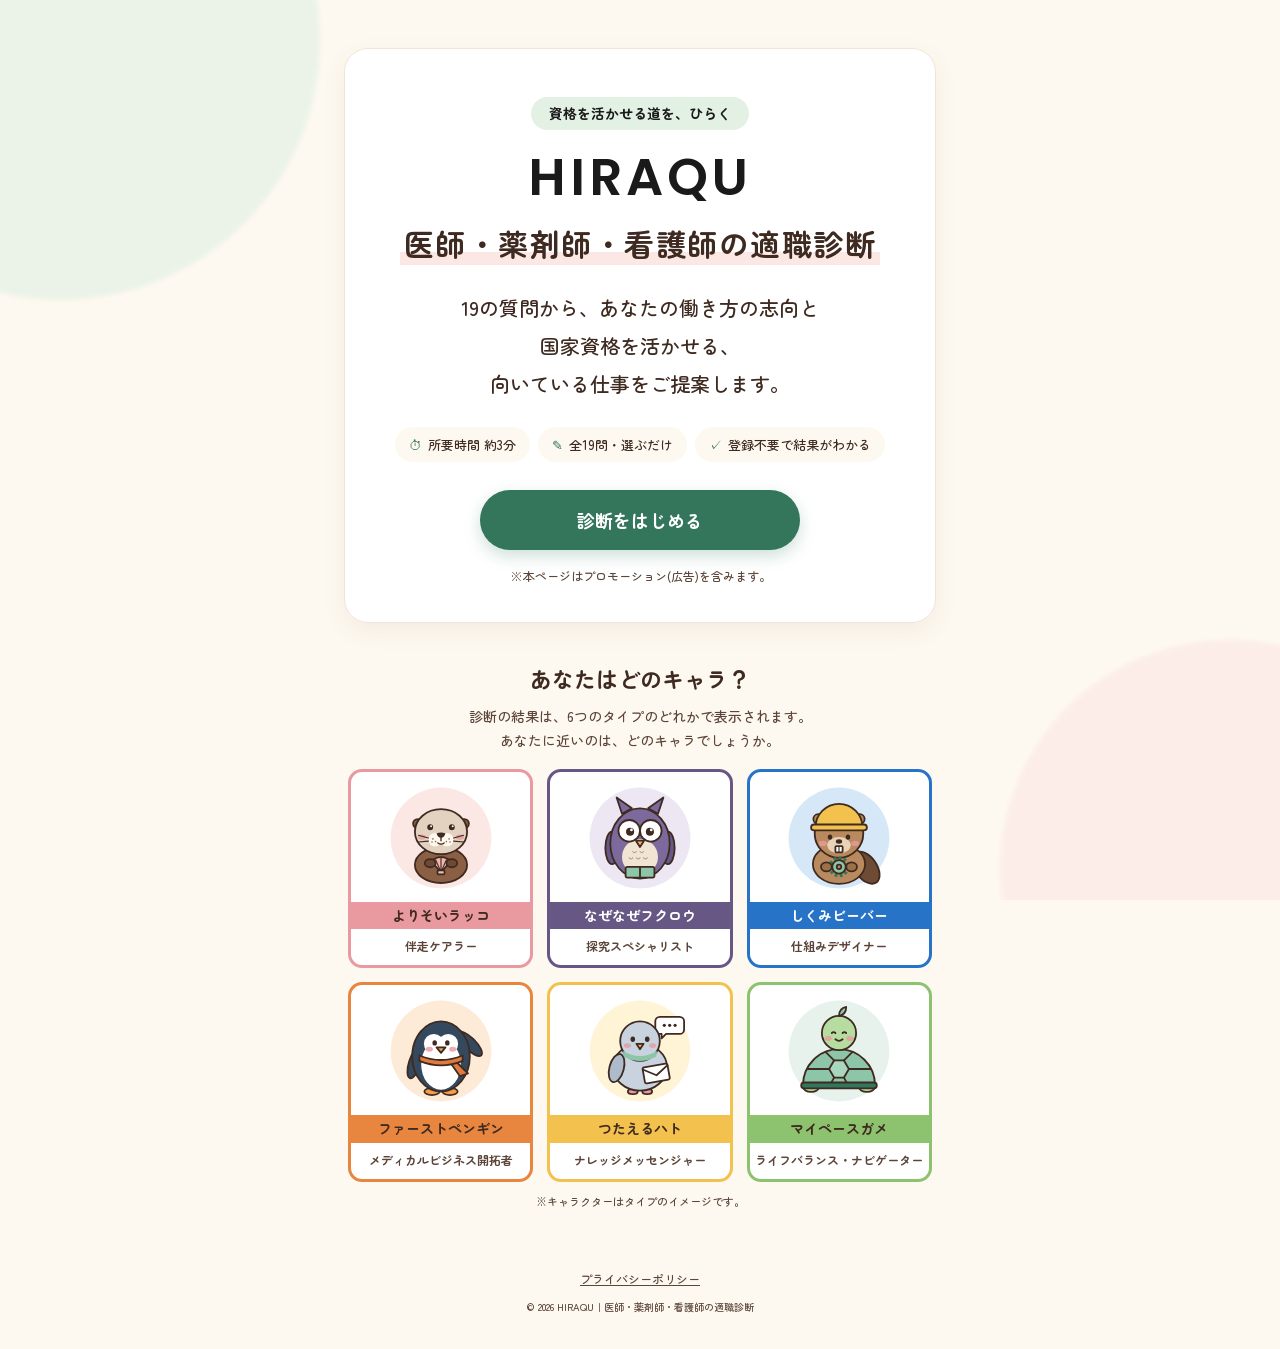
==== index.html @ 2b47119d "S-17 トップに6キャラ一覧、S-12 結果画面にキャラ表示を追加 Co-Authored-By: Claude Sonnet 5.5 <noreply@anthropic.com> Claude-" ====
<!DOCTYPE html>
<html lang="ja">
<head>
  <meta charset="UTF-8">
  <meta name="viewport" content="width=device-width, initial-scale=1.0">

  <!-- ===== ページタイトル・メタディスクリプション ===== -->
  <title>HIRAQU｜医師・薬剤師・看護師の適職診断</title>
  <meta name="description" content="HIRAQU(ひらく)は、医師・薬剤師・看護師のための適職診断。19の質問に答えるだけで、あなたの働き方の志向と、国家資格を活かせる向いている仕事がわかります。所要時間は約3分です。">

  <!-- ===== OGP(SNSでシェアされたときの表示) ===== -->
  <meta property="og:type" content="website">
  <meta property="og:title" content="HIRAQU｜医師・薬剤師・看護師の適職診断">
  <meta property="og:description" content="19の質問で、あなたの働き方の志向と、国家資格を活かせる向いている仕事がわかります。所要時間は約3分です。">
  <!-- ▼ og:image は images/ogp-v2.png(1200×630px)。画像を差し替えるときは、X などのカード画像のキャッシュ対策のため、上書きせず新しいファイル名(例 ogp-v3.png)で追加し、ここのURLを変えてください。古い画像はすでに出回っているカードのために消さずに残します -->
  <!--   ※ OGPは絶対URLで指定する必要があります。公開URLが変わったらここも変更してください -->
  <meta property="og:image" content="https://k4520428-cmyk.github.io/shimi/images/ogp-v2.png">
  <meta property="og:image:width" content="1200">
  <meta property="og:image:height" content="630">
  <meta property="og:image:alt" content="HIRAQU 医師・薬剤師・看護師の適職診断。選ぶだけ、約3分。全19問・登録不要">
  <!-- ▼ og:url は公開しているページのURLです -->
  <meta property="og:url" content="https://k4520428-cmyk.github.io/shimi/">
  <!-- ▼ UTMなどのパラメータ付きURLで来ても、検索エンジンには同じページとして扱ってもらう -->
  <link rel="canonical" href="https://k4520428-cmyk.github.io/shimi/">
  <meta property="og:site_name" content="HIRAQU">
  <meta property="og:locale" content="ja_JP">
  <meta name="twitter:card" content="summary_large_image">

  <!-- ===== Google Fonts(Zen Maru Gothic:やわらかく読みやすい丸ゴシック / Poppins:ロゴ「HIRAQU」用) ===== -->
  <link rel="preconnect" href="https://fonts.googleapis.com">
  <link rel="preconnect" href="https://fonts.gstatic.com" crossorigin>
  <link href="https://fonts.googleapis.com/css2?family=Zen+Maru+Gothic:wght@400;500;700&family=Poppins:wght@600&display=swap" rel="stylesheet">

  <link rel="stylesheet" href="style.css">
</head>
<body>
  <!-- 背景の装飾(やわらかい円) -->
  <div class="bg-deco" aria-hidden="true">
    <span class="bg-deco__blob bg-deco__blob--mint"></span>
    <span class="bg-deco__blob bg-deco__blob--pink"></span>
  </div>

  <main class="app" id="app">

    <!-- ==================== スタート画面 ==================== -->
    <section class="screen screen--start is-active" id="screen-start" aria-labelledby="start-title">
      <div class="card start">
        <p class="start__badge">資格を活かせる道を、ひらく</p>
        <h1 class="start__title" id="start-title">
          <span class="start__title-line start__logo">HIRAQU</span>
          <span class="start__title-line"><span class="start__title-part">医師・薬剤師・看護師の</span><span class="start__title-part">適職診断</span></span>
        </h1>
        <p class="start__catch">
          <span class="start__catch-part">19の質問から、</span><span class="start__catch-part">あなたの働き方の志向と</span><span class="start__catch-part">国家資格を活かせる、</span><span class="start__catch-part">向いている仕事を</span><span class="start__catch-part">ご提案します。</span>
        </p>
        <ul class="start__meta">
          <li><span class="start__meta-icon" aria-hidden="true">⏱</span>所要時間 約3分</li>
          <li><span class="start__meta-icon" aria-hidden="true">✎</span>全19問・選ぶだけ</li>
          <li><span class="start__meta-icon" aria-hidden="true">✓</span>登録不要で結果がわかる</li>
        </ul>
        <button type="button" class="btn btn--primary btn--large" id="btn-start">
          診断をはじめる
        </button>
        <p class="pr-notice" data-pr-notice></p>
      </div>

      <!-- S-17：6タイプのキャラ一覧(見るだけ。リンク・ボタンにしない) -->
      <section class="cast" aria-labelledby="cast-title">
        <h2 class="cast__title" id="cast-title">あなたはどのキャラ？</h2>
        <p class="cast__lead">診断の結果は、6つのタイプのどれかで表示されます。<br class="pc-only">あなたに近いのは、どのキャラでしょうか。</p>
        <ul class="cast__list">
          <li class="cast__item cast__item--care">
            <img class="cast__img" src="images/characters/care.svg" width="160" height="160" alt="" decoding="async">
            <p class="cast__name">よりそいラッコ</p>
            <p class="cast__type">伴走ケアラー</p>
          </li>
          <li class="cast__item cast__item--research">
            <img class="cast__img" src="images/characters/research.svg" width="160" height="160" alt="" decoding="async">
            <p class="cast__name">なぜなぜフクロウ</p>
            <p class="cast__type"><span>探究</span><span>スペシャリスト</span></p>
          </li>
          <li class="cast__item cast__item--system">
            <img class="cast__img" src="images/characters/system.svg" width="160" height="160" alt="" decoding="async">
            <p class="cast__name">しくみビーバー</p>
            <p class="cast__type"><span>仕組み</span><span>デザイナー</span></p>
          </li>
          <li class="cast__item cast__item--business">
            <img class="cast__img" src="images/characters/business.svg" width="160" height="160" alt="" decoding="async">
            <p class="cast__name">ファーストペンギン</p>
            <p class="cast__type"><span>メディカル</span><span>ビジネス</span><span>開拓者</span></p>
          </li>
          <li class="cast__item cast__item--teach">
            <img class="cast__img" src="images/characters/teach.svg" width="160" height="160" alt="" decoding="async">
            <p class="cast__name">つたえるハト</p>
            <p class="cast__type"><span>ナレッジ</span><span>メッセンジャー</span></p>
          </li>
          <li class="cast__item cast__item--balance">
            <img class="cast__img" src="images/characters/balance.svg" width="160" height="160" alt="" decoding="async">
            <p class="cast__name">マイペースガメ</p>
            <p class="cast__type"><span>ライフバランス・</span><span>ナビゲーター</span></p>
          </li>
        </ul>
        <p class="cast__note">※キャラクターはタイプのイメージです。</p>
      </section>
    </section>

    <!-- ==================== 質問画面 ==================== -->
    <section class="screen screen--question" id="screen-question" aria-live="polite">
      <div class="card question">
        <!-- プログレスバー -->
        <div class="progress">
          <div class="progress__label">
            <span class="progress__current" id="progress-current">1</span>
            <span class="progress__total"> / <span id="progress-total">19</span>問</span>
          </div>
          <div class="progress__bar" role="progressbar" aria-valuemin="0" aria-valuemax="19" aria-valuenow="1" id="progress-bar">
            <div class="progress__fill" id="progress-fill"></div>
          </div>
        </div>

        <!-- 質問本文と選択肢(script.js で差し替え) -->
        <div class="question__body" id="question-body">
          <p class="question__number" id="question-number">Q1</p>
          <h2 class="question__text" id="question-text"></h2>
          <div class="options" id="options" role="list"></div>
        </div>

        <button type="button" class="btn btn--back" id="btn-back">
          <span aria-hidden="true">←</span> 前の質問に戻る
        </button>
      </div>
    </section>

    <!-- ==================== 結果画面 ==================== -->
    <section class="screen screen--result" id="screen-result" aria-labelledby="result-type-name">
      <div class="result">

        <!-- ① タイプ名 -->
        <div class="card result__hero">
          <p class="result__lead">あなたの診断結果</p>
          <p class="result__job" id="result-job"></p>
          <div class="result__char">
            <img class="result__char-img" id="result-char-img" src="" width="160" height="160" alt="" decoding="async">
            <p class="result__char-name" id="result-char-name"></p>
            <p class="result__char-line" id="result-char-line"></p>
          </div>
          <h2 class="result__type-name" id="result-type-name"></h2>
          <p class="result__catch" id="result-catch"></p>
          <!-- X(Twitter)でシェア(リンク先は script.js で設定) -->
          <a class="btn btn--x" data-share-x target="_blank" rel="noopener">
            <svg class="btn--x__logo" viewBox="0 0 24 24" aria-hidden="true"><path d="M18.244 2.25h3.308l-7.227 8.26 8.502 11.24H16.17l-5.214-6.817L4.99 21.75H1.68l7.73-8.835L1.254 2.25H8.08l4.713 6.231zm-1.161 17.52h1.833L7.084 4.126H5.117z"/></svg>
            <span>結果をXでシェアする</span>
          </a>
        </div>

        <!-- ② 志向のバランス -->
        <div class="card result__section">
          <h3 class="result__heading">あなたの志向のバランス</h3>
          <div class="traits" id="result-traits"></div>
          <p class="result__text traits__note" id="result-traits-note"></p>
        </div>

        <!-- ③ このタイプの特徴 -->
        <div class="card result__section">
          <h3 class="result__heading">このタイプの特徴</h3>
          <div class="result__features" id="result-features"></div>
          <div class="watch">
            <p class="watch__label">気をつけたいこと</p>
            <p class="watch__text" id="result-watch"></p>
          </div>
        </div>

        <!-- ④ 資格を活かせる仕事(タイプ × 職種) -->
        <div class="card result__section">
          <h3 class="result__heading" id="result-jobs-heading"></h3>
          <p class="result__text" id="result-jobs-lead"></p>
          <div class="job-list" id="result-jobs"></div>
          <p class="job-sub__heading" id="result-subjobs-heading"></p>
          <div class="job-list job-list--sub" id="result-subjobs"></div>
        </div>

        <!-- ⑤ おすすめサービス(職種ごとに1〜2社) -->
        <div class="card result__section">
          <h3 class="result__heading" id="result-services-heading"></h3>
          <p class="result__text" id="result-services-lead"></p>
          <div class="service-list" id="result-services"></div>
          <p class="service-note" id="result-services-note"></p>
        </div>

        <!-- ⑥ 迷っている人への一言 -->
        <div class="card result__section result__message-card">
          <h3 class="result__heading">迷っているあなたへ</h3>
          <p class="result__message" id="result-message"></p>
        </div>

        <!-- ⑦ 次に取るべき行動 -->
        <div class="card result__section">
          <h3 class="result__heading">次にやること</h3>
          <ol class="step-list" id="result-steps"></ol>
        </div>

        <!-- もう一度診断する -->
        <!-- X(Twitter)でシェア(ページ下部) -->
        <div class="result__share">
          <p class="result__share-lead">診断結果をシェアして、まわりの人にも試してもらおう</p>
          <a class="btn btn--x" data-share-x target="_blank" rel="noopener">
            <svg class="btn--x__logo" viewBox="0 0 24 24" aria-hidden="true"><path d="M18.244 2.25h3.308l-7.227 8.26 8.502 11.24H16.17l-5.214-6.817L4.99 21.75H1.68l7.73-8.835L1.254 2.25H8.08l4.713 6.231zm-1.161 17.52h1.833L7.084 4.126H5.117z"/></svg>
            <span>結果をXでシェアする</span>
          </a>
        </div>

        <div class="result__retry">
          <button type="button" class="btn btn--ghost" id="btn-retry">もう一度診断する</button>
        </div>

        <p class="pr-notice" data-pr-notice></p>
        <p class="disclaimer" id="disclaimer"></p>
      </div>
    </section>

  </main>

  <footer class="footer">
    <p class="footer__links"><a href="privacy.html">プライバシーポリシー</a></p>
    <small id="footer-copy"></small>
  </footer>

  <script src="script.js"></script>
</body>
</html>
---- style.css ----
/* =========================================================
   医療職のための転職サービス診断 スタイルシート
   ---------------------------------------------------------
   ・色やサイズは :root の変数にまとめています。
     配色を変えたいときは、まず :root を編集してください。
   ・配色はサムネイル画像(クリーム × ミント × ピンク × ブラウン)をもとにしています。
   ========================================================= */

/* ---------- 1. 変数(配色・サイズ) ---------- */
:root {
  /* 背景・面 */
  --color-bg: #FEF9F0;          /* クリーム(ページ背景) */
  --color-surface: #FFFFFF;     /* カードの背景 */
  --color-border: #F0E5D8;      /* カードの枠線 */

  /* 文字 */
  --color-text: #3E2A20;        /* ブラウン(本文)。白背景とのコントラスト比 約13.5 */
  --color-text-sub: #5C4438;    /* ブラウン淡(補足文)。白背景とのコントラスト比 約9.0 */
  --color-logo: #1A1A1A;        /* ロゴ「HIRAQU」(黒) */

  /* ミント(メインカラー) */
  --color-mint: #8CC5A8;
  --color-mint-light: #E3F0E4;
  --color-mint-pale: #F2F8F3;
  --color-mint-deep: #33765C;   /* 白文字を載せても読みやすい濃いミント */

  /* ピンク(アクセント・CTA) */
  --color-pink: #E89AA0;
  --color-pink-light: #FBE8E5;
  --color-cta: #B44E5B;         /* CTAボタン(白文字でも読みやすい濃さ) */
  --color-cta-hover: #9E4350;

  /* 角丸・影 */
  --radius-lg: 24px;
  --radius-md: 16px;
  --radius-pill: 999px;
  --shadow-card: 0 8px 24px rgba(90, 61, 48, 0.07);
  --shadow-btn: 0 6px 16px rgba(196, 87, 100, 0.25);

  /* フォント */
  --font-base: "Zen Maru Gothic", "Hiragino Maru Gothic ProN", "Hiragino Sans", "Noto Sans JP", sans-serif;

  /* アニメーション速度 */
  --duration-fast: 0.2s;
  --duration-base: 0.35s;
}

/* ---------- 2. リセット・基本 ---------- */
*,
*::before,
*::after {
  box-sizing: border-box;
}

html {
  -webkit-text-size-adjust: 100%;
}

body {
  margin: 0;
  min-height: 100vh;
  font-family: var(--font-base);
  font-size: 16px;
  font-weight: 500;             /* 丸ゴシックの細さでぼやけて見えないよう、標準より少し太く */
  line-height: 1.8;
  color: var(--color-text);
  background: var(--color-bg);
  overflow-x: hidden;
  -webkit-font-smoothing: antialiased;
  /* 日本語を文節単位で改行し、単語の途中で折り返さないようにする(対応ブラウザのみ) */
  word-break: auto-phrase;
  /* ただし文節が長すぎて画面幅に収まらないときは、途中で折り返す */
  overflow-wrap: anywhere;
  text-wrap: pretty;
}

h1, h2, h3, p, ul, ol {
  margin: 0;
}

ul, ol {
  padding: 0;
  list-style: none;
}

button {
  font-family: inherit;
  color: inherit;
}

a {
  color: inherit;
}

/* キーボード操作時のフォーカス表示 */
:focus-visible {
  outline: 3px solid var(--color-mint-deep);
  outline-offset: 3px;
}

/* PCのときだけ改行させる */
.pc-only {
  display: none;
}

/* ---------- 3. 背景装飾 ---------- */
.bg-deco {
  position: fixed;
  inset: 0;
  z-index: -1;
  pointer-events: none;
  overflow: hidden;
}

.bg-deco__blob {
  position: absolute;
  border-radius: 50%;
  filter: blur(2px);
  opacity: 0.7;
}

.bg-deco__blob--mint {
  width: 320px;
  height: 320px;
  top: -140px;
  left: -120px;
  background: var(--color-mint-light);
}

.bg-deco__blob--pink {
  width: 280px;
  height: 280px;
  right: -110px;
  bottom: -120px;
  background: var(--color-pink-light);
}

/* ---------- 4. レイアウト ---------- */
.app {
  width: 100%;
  max-width: 640px;
  margin: 0 auto;
  padding: 24px 16px 32px;
}

.card {
  background: var(--color-surface);
  border: 1px solid var(--color-border);
  border-radius: var(--radius-lg);
  box-shadow: var(--shadow-card);
  padding: 28px 20px;
}

/* ---------- 5. 画面切り替え ---------- */
.screen {
  display: none;
}

.screen.is-active {
  display: block;
  animation: screen-in var(--duration-base) ease-out both;
}

@keyframes screen-in {
  from { opacity: 0; transform: translateY(12px); }
  to   { opacity: 1; transform: translateY(0); }
}

/* ---------- 6. ボタン共通 ---------- */
.btn {
  display: inline-flex;
  align-items: center;
  justify-content: center;
  gap: 8px;
  min-height: 48px;
  padding: 12px 28px;
  border: none;
  border-radius: var(--radius-pill);
  font-size: 16px;
  font-weight: 700;
  text-decoration: none;
  cursor: pointer;
  transition: background-color var(--duration-fast), transform var(--duration-fast), box-shadow var(--duration-fast);
  -webkit-tap-highlight-color: transparent;
}

.btn:active {
  transform: translateY(1px);
}

.btn--primary {
  background: var(--color-mint-deep);
  color: #fff;
  box-shadow: 0 6px 16px rgba(59, 132, 103, 0.25);
}

.btn--primary:hover {
  background: #2A6650;
}

.btn--large {
  width: 100%;
  min-height: 60px;
  font-size: 18px;
}

.btn--ghost {
  background: var(--color-surface);
  color: var(--color-mint-deep);
  border: 2px solid var(--color-mint);
}

.btn--ghost:hover {
  background: var(--color-mint-pale);
}

.btn--back {
  margin-top: 20px;
  padding: 10px 12px;
  min-height: 44px;
  background: transparent;
  color: var(--color-text-sub);
  font-weight: 500;
  font-size: 14px;
}

.btn--back:hover {
  color: var(--color-text);
}

/* ---------- 7. スタート画面 ---------- */
.start {
  text-align: center;
  padding: 36px 20px 28px;
}

.start__badge {
  display: inline-block;
  padding: 4px 18px;
  margin-bottom: 16px;
  background: var(--color-mint-light);
  border-radius: var(--radius-pill);
  font-size: 14px;
  font-weight: 700;
  color: var(--color-logo);
}

.start__title {
  font-size: 30px;
  line-height: 1.4;
  font-weight: 700;
  letter-spacing: 0.04em;
}

.start__title-line {
  display: block;
}

/* 2行目にピンクの下線(サムネイルの手書き線をイメージ) */
.start__title-line:last-child {
  display: inline;
  background: linear-gradient(transparent 70%, var(--color-pink-light) 70%);
  padding: 0 4px;
}

/* ロゴ(HIRAQU) */
.start__logo {
  margin-bottom: 4px;
  font-family: "Poppins", var(--font-base);
  font-size: 52px;
  font-weight: 600;
  line-height: 1.2;
  letter-spacing: 0.08em;
  color: var(--color-logo);
}

/* サブタイトル(医師・薬剤師・看護師の適職診断) */
.start__logo + .start__title-line {
  margin-top: 6px;
  font-size: clamp(19px, 6.4vw, 30px);
  line-height: 1.6;
  letter-spacing: 0.05em;
  text-wrap: balance;
  -webkit-box-decoration-break: clone;
  box-decoration-break: clone;
}

/* 「医師・薬剤師・看護師の」「適職診断」を塊にして、折り返しを文節の切れ目に限定 */
.start__title-part {
  display: inline-block;
}

.start__catch {
  margin-top: 22px;
  font-size: 18px;
  font-weight: 500;
  line-height: 1.9;
  color: var(--color-text);
  text-wrap: balance;
}

/* 文節ごとに塊にして、折り返しが文節の切れ目になるようにする */
.start__catch-part {
  display: inline-block;
}

.start__meta {
  display: flex;
  flex-wrap: wrap;
  justify-content: center;
  gap: 8px;
  margin: 24px 0 28px;
}

.start__meta li {
  display: inline-flex;
  align-items: center;
  gap: 6px;
  padding: 6px 14px;
  background: var(--color-bg);
  border-radius: var(--radius-pill);
  font-size: 13px;
  font-weight: 500;
}

.start__meta-icon {
  color: var(--color-mint-deep);
}

/* ---------- 8. 質問画面 ---------- */
.progress {
  margin-bottom: 24px;
}

.progress__label {
  margin-bottom: 8px;
  font-size: 14px;
  color: var(--color-text-sub);
}

.progress__current {
  font-size: 22px;
  font-weight: 700;
  color: var(--color-mint-deep);
}

.progress__bar {
  height: 8px;
  background: var(--color-mint-light);
  border-radius: var(--radius-pill);
  overflow: hidden;
}

.progress__fill {
  height: 100%;
  width: 0;
  background: var(--color-mint);
  border-radius: var(--radius-pill);
  transition: width var(--duration-base) ease-out;
}

.question__number {
  font-size: 14px;
  font-weight: 700;
  color: var(--color-cta);
  letter-spacing: 0.08em;
}

.question__text {
  margin: 4px 0 20px;
  font-size: 20px;
  line-height: 1.6;
  font-weight: 700;
}

/* 質問の切り替えアニメーション */
.question__body.is-leaving {
  animation: question-out var(--duration-fast) ease-in forwards;
}
.question__body.is-entering {
  animation: question-in var(--duration-base) ease-out both;
}
.question__body.is-entering-back {
  animation: question-in-back var(--duration-base) ease-out both;
}

@keyframes question-out {
  to { opacity: 0; transform: translateX(-16px); }
}
@keyframes question-in {
  from { opacity: 0; transform: translateX(16px); }
  to   { opacity: 1; transform: translateX(0); }
}
@keyframes question-in-back {
  from { opacity: 0; transform: translateX(-16px); }
  to   { opacity: 1; transform: translateX(0); }
}

/* 選択肢 */
.options {
  display: grid;
  gap: 12px;
}

.option {
  position: relative;
  display: flex;
  align-items: center;
  width: 100%;
  min-height: 56px;           /* タッチエリア 44px 以上を確保 */
  padding: 14px 48px 14px 18px;
  background: var(--color-surface);
  border: 2px solid var(--color-border);
  border-radius: var(--radius-md);
  font-size: 16px;
  font-weight: 500;
  line-height: 1.6;
  text-align: left;
  cursor: pointer;
  transition: border-color var(--duration-fast), background-color var(--duration-fast), transform var(--duration-fast);
  -webkit-tap-highlight-color: transparent;
}

/* 右端の丸(選択されるとチェックになる) */
.option::after {
  content: "";
  position: absolute;
  right: 16px;
  top: 50%;
  width: 20px;
  height: 20px;
  margin-top: -10px;
  border: 2px solid var(--color-border);
  border-radius: 50%;
  transition: background-color var(--duration-fast), border-color var(--duration-fast);
}

@media (hover: hover) {
  .option:hover {
    border-color: var(--color-mint);
    background: var(--color-mint-pale);
  }
}

/* 選択中(クリック直後・戻ったときの復元) */
.option.is-selected {
  border-color: var(--color-mint-deep);
  background: var(--color-mint-light);
  transform: scale(0.99);
}

.option.is-selected::after {
  border-color: var(--color-mint-deep);
  background: var(--color-mint-deep) url("data:image/svg+xml,%3Csvg xmlns='http://www.w3.org/2000/svg' viewBox='0 0 20 20'%3E%3Cpath d='M5 10.5l3.2 3L15 7' fill='none' stroke='%23fff' stroke-width='2.4' stroke-linecap='round' stroke-linejoin='round'/%3E%3C/svg%3E") center / 16px no-repeat;
}

/* ---------- 9. 結果画面 ---------- */
.result {
  display: grid;
  grid-template-columns: minmax(0, 1fr);  /* 中身が長くても画面幅をはみ出さない */
  gap: 16px;
}

.result__hero {
  text-align: center;
  padding: 32px 20px;
  background: linear-gradient(180deg, var(--color-mint-pale) 0%, var(--color-surface) 100%);
}

.result__lead {
  font-size: 14px;
  font-weight: 700;
  color: var(--color-text-sub);
}

.result__job {
  display: inline-block;
  margin-top: 8px;
  padding: 2px 14px;
  background: var(--color-pink-light);
  border-radius: var(--radius-pill);
  font-size: 13px;
  font-weight: 700;
}

.result__type-name {
  margin-top: 12px;
  font-size: clamp(19px, 6vw, 28px);
  /* 折り返すときは「〇〇」と「タイプ」の間(script.js で <wbr> を入れている)や「・」で区切る。
     それでも収まらないときだけ途中で折り返す */
  word-break: keep-all;
  overflow-wrap: anywhere;
  line-height: 1.4;
  font-weight: 700;
  color: var(--color-mint-deep);
}

.result__catch {
  margin-top: 8px;
  font-size: 16px;
  font-weight: 500;
}

.result__heading {
  position: relative;
  margin-bottom: 14px;
  padding-left: 14px;
  font-size: 18px;
  font-weight: 700;
  line-height: 1.5;
}

.result__heading::before {
  content: "";
  position: absolute;
  left: 0;
  top: 0.2em;
  bottom: 0.2em;
  width: 5px;
  border-radius: 3px;
  background: var(--color-mint);
}

.result__features p + p {
  margin-top: 6px;
}

.result__text {
  font-size: 15px;
}

/* 向いている人(チェックリスト) */
.check-list li,
.merit-list li {
  position: relative;
  padding-left: 30px;
  font-size: 15px;
}

.check-list li + li,
.merit-list li + li {
  margin-top: 10px;
}

.check-list li::before {
  content: "";
  position: absolute;
  left: 0;
  top: 0.35em;
  width: 20px;
  height: 20px;
  border-radius: 50%;
  background: var(--color-mint-light) url("data:image/svg+xml,%3Csvg xmlns='http://www.w3.org/2000/svg' viewBox='0 0 20 20'%3E%3Cpath d='M5 10.5l3.2 3L15 7' fill='none' stroke='%2333765C' stroke-width='2.4' stroke-linecap='round' stroke-linejoin='round'/%3E%3C/svg%3E") center / 16px no-repeat;
}

/* メリット(ピンクの丸) */
.merit-list li::before {
  content: "";
  position: absolute;
  left: 6px;
  top: 0.65em;
  width: 10px;
  height: 10px;
  border-radius: 50%;
  background: var(--color-pink);
}

/* 迷っている人への一言 */
.result__message-card {
  background: var(--color-pink-light);
  border-color: transparent;
}

.result__message-card .result__heading::before {
  background: var(--color-pink);
}

.result__message {
  font-size: 15px;
}

/* 次にやること(ステップ) */
.step-list {
  counter-reset: step;
}

.step-list li {
  position: relative;
  padding-left: 44px;
  min-height: 32px;
  font-size: 15px;
  counter-increment: step;
}

.step-list li + li {
  margin-top: 14px;
}

.step-list li::before {
  content: counter(step);
  position: absolute;
  left: 0;
  top: 0;
  width: 32px;
  height: 32px;
  border-radius: 50%;
  background: var(--color-mint-deep);
  color: #fff;
  font-size: 15px;
  font-weight: 700;
  line-height: 32px;
  text-align: center;
}

/* ---------- 10. CTA ---------- */
.cta {
  padding: 24px 20px;
  background: var(--color-surface);
  border: 2px solid var(--color-pink-light);
  border-radius: var(--radius-lg);
  text-align: center;
}

.cta__lead {
  font-size: 14px;
  color: var(--color-text-sub);
}

.cta__service {
  margin: 4px 0 16px;
  font-size: 20px;
  font-weight: 700;
}

.btn--cta {
  width: 100%;
  min-height: 60px;
  padding: 14px 24px;
  background: var(--color-cta);
  color: #fff;
  font-size: 17px;
  box-shadow: var(--shadow-btn);
}

.btn--cta:hover {
  background: var(--color-cta-hover);
  box-shadow: 0 8px 20px rgba(196, 87, 100, 0.3);
}

/* 文字はボタン中央に揃え、矢印は右端に固定(折り返し時も左右バランスを保つ) */
.btn--cta {
  position: relative;
  padding-left: 44px;
  padding-right: 44px;
  text-align: center;
  line-height: 1.5;
  word-break: keep-all;
}

.btn--cta .btn__label-part {
  display: inline-block;
}

/* 幅の狭いスマホでは余白と文字を少し詰めて、「サービス名に」を1行に収める */
@media (max-width: 340px) {
  .btn--cta {
    padding-left: 28px;
    padding-right: 34px;
    font-size: 15px;
  }

  .btn--cta .btn__arrow {
    right: 14px;
  }
}

.btn--cta .btn__arrow {
  position: absolute;
  right: 22px;
  top: 50%;
  margin-top: -0.75em;
  line-height: 1.5;
  transition: transform var(--duration-fast);
}

.btn--cta:hover .btn__arrow {
  transform: translateX(3px);
}

.cta__note {
  margin-top: 10px;
  font-size: 13px;
  color: var(--color-text-sub);
}

/* サービス紹介カード(結果画面) */
.service-list {
  display: grid;
  gap: 16px;
  margin-top: 16px;
}

.service-card {
  padding: 22px 18px;
  background: var(--color-surface);
  border: 2px solid var(--color-pink-light);
  border-radius: var(--radius-lg);
}

.service-card__name {
  font-size: 20px;
  font-weight: 700;
  color: var(--color-mint-deep);
}

.service-card__operator {
  margin-top: 2px;
  font-size: 12px;
  color: var(--color-text-sub);
}

.service-card__summary {
  margin-top: 10px;
  font-size: 15px;
}

.service-card__points {
  margin: 14px 0 18px;
}

.service-card .cta__note {
  text-align: center;
}

.service-note {
  margin-top: 14px;
  font-size: 12px;
  color: var(--color-text-sub);
}

/* 5段階で答える質問(選択肢の高さを少しだけ詰める) */
.options--likert {
  gap: 10px;
}

.options--likert .option {
  min-height: 50px;
  padding-top: 10px;
  padding-bottom: 10px;
}

/* 志向のバランス(横棒グラフ) */
.traits {
  display: grid;
  gap: 12px;
  margin-top: 14px;
}

.trait {
  display: grid;
  grid-template-columns: 8.5em 1fr 3em;
  align-items: center;
  gap: 10px;
  font-size: 14px;
}

.trait__label {
  color: var(--color-text-sub);
  white-space: nowrap;
}

.trait__bar {
  height: 12px;
  background: var(--color-mint-pale);
  border-radius: var(--radius-pill);
  overflow: hidden;
}

.trait__fill {
  display: block;
  height: 100%;
  background: var(--color-mint);
  border-radius: var(--radius-pill);
}

.trait__value {
  text-align: right;
  font-variant-numeric: tabular-nums;
  color: var(--color-text-sub);
}

.trait.is-top .trait__label,
.trait.is-top .trait__value {
  color: var(--color-mint-deep);
  font-weight: 700;
}

.trait.is-top .trait__fill {
  background: var(--color-mint-deep);
}

.traits__note {
  margin-top: 14px;
}

/* 気をつけたいこと */
.watch {
  margin-top: 18px;
  padding: 14px 16px;
  background: var(--color-pink-light);
  border-radius: var(--radius-md);
}

.watch__label {
  font-size: 14px;
  font-weight: 700;
  color: var(--color-cta);
}

.watch__text {
  margin-top: 4px;
  font-size: 15px;
}

/* 資格を活かせる仕事 */
.job-list {
  display: grid;
  gap: 12px;
  margin-top: 16px;
}

.job-card {
  padding: 16px 18px;
  background: var(--color-mint-pale);
  border-left: 4px solid var(--color-mint);
  border-radius: var(--radius-md);
}

.job-card__title {
  font-size: 17px;
  font-weight: 700;
  color: var(--color-mint-deep);
}

.job-card__desc {
  margin-top: 4px;
  font-size: 14px;
  line-height: 1.8;
}

.job-sub__heading {
  margin-top: 24px;
  font-size: 15px;
  font-weight: 700;
}

.job-list--sub .job-card {
  background: var(--color-surface);
  border: 2px solid var(--color-border);
  border-left: 4px solid var(--color-pink);
}

.job-list--sub .job-card__title {
  color: var(--color-text);
}

/* X(Twitter)シェアボタン */
.btn--x {
  display: inline-flex;
  align-items: center;
  justify-content: center;
  gap: 10px;
  margin-top: 18px;
  background: #000;
  color: #fff;
}

.btn--x:hover {
  background: #333;
}

.btn--x__logo {
  width: 18px;
  height: 18px;
  fill: currentColor;
  flex-shrink: 0;
}

.result__share {
  text-align: center;
}

.result__share-lead {
  font-size: 14px;
  color: var(--color-text-sub);
}

.result__share .btn--x {
  margin-top: 10px;
  min-width: 240px;
}

/* ---------- 11. その他 ---------- */
.result__retry {
  text-align: center;
  margin-top: 8px;
}

.result__retry .btn {
  min-width: 240px;
}

.pr-notice,
.disclaimer {
  font-size: 12px;
  line-height: 1.7;
  color: var(--color-text-sub);
}

.start .pr-notice {
  margin-top: 16px;
}

.footer {
  padding: 8px 16px 32px;
  text-align: center;
  font-size: 12px;
  color: var(--color-text-sub);
}

.footer__links {
  margin: 0 0 6px;
}

.footer__links a {
  color: var(--color-text-sub);
}

/* プライバシーポリシーのページ */
.policy h1 {
  font-size: 22px;
  margin: 0 0 16px;
}

.policy h2 {
  font-size: 16px;
  margin: 24px 0 8px;
}

.policy p,
.policy li {
  font-size: 14px;
  line-height: 1.9;
}

.policy__back {
  margin-top: 24px;
  font-size: 14px;
}

/* ---------- 11-2. S-17 トップのキャラ一覧(見るだけ) ---------- */
/* ・リンク/ボタンにしない：カーソル・hover・影の変化なし。帯は角を落とさない四角い「名札」にして、丸いCTAボタンと形を変える
   ・帯・枠の色はキャラ別(data/site/2026-11-10_characters.md「帯・枠の色」)。タイプ名は #5C4438 */
.cast {
  margin-top: 28px;
  padding: 0 4px;
  text-align: center;
}

.cast__title {
  margin: 0;
  font-size: 20px;
  font-weight: 700;
  color: var(--color-text);
}

.cast__lead {
  margin: 6px 0 16px;
  font-size: 13px;
  line-height: 1.7;
  color: var(--color-text-sub);
}

.cast__list {
  display: grid;
  grid-template-columns: repeat(3, minmax(0, 1fr));
  gap: 10px;
  margin: 0;
  padding: 0;
  list-style: none;
}

.cast__item {
  --band: #ccc;
  --band-text: #3E2A20;
  display: flex;
  flex-direction: column;
  background: var(--color-surface);
  border: 3px solid var(--band);
  border-radius: 14px;
  overflow: hidden;
  cursor: default;
}

.cast__item--care     { --band: #E89AA0; --band-text: #3E2A20; }
.cast__item--research { --band: #665785; --band-text: #FFFFFF; }
.cast__item--system   { --band: #2673C8; --band-text: #FFFFFF; }
.cast__item--business { --band: #E8853F; --band-text: #3E2A20; }
.cast__item--teach    { --band: #F2C14E; --band-text: #3E2A20; }
.cast__item--balance  { --band: #8DC26F; --band-text: #3E2A20; } /* 案C */

.cast__img {
  display: block;
  width: 100%;
  max-width: 120px;
  height: auto;
  aspect-ratio: 1 / 1;
  margin: 6px auto 4px;
  padding: 0 6px;
  box-sizing: border-box;
}

.cast__name {
  margin: 0;
  padding: 3px 2px;
  background: var(--band);
  color: var(--band-text);
  font-size: 11px;
  font-weight: 700;
  line-height: 1.4;
  letter-spacing: -0.02em;
  white-space: nowrap;
}

.cast__type {
  display: flex;
  align-items: center;
  justify-content: center;
  flex: 1;
  min-height: 3em;
  margin: 0;
  padding: 4px 4px 6px;
  font-size: 10.5px;
  font-weight: 700;
  line-height: 1.35;
  color: #5C4438;
}

/* 文節ごとに塊にして、単語の途中で折り返さない */
.cast__type span {
  display: inline-block;
}

.cast__type {
  flex-wrap: wrap;
  align-content: center;
}

.cast__note {
  margin: 10px 0 0;
  font-size: 11px;
  color: var(--color-text-sub);
}

@media (max-width: 340px) {
  .cast__name { font-size: 10px; letter-spacing: -0.04em; }
}

@media (min-width: 600px) {
  .cast { margin-top: 36px; }
  .cast__title { font-size: 22px; }
  .cast__lead { font-size: 14px; }
  .cast__list { gap: 14px; }
  .cast__name { font-size: 14px; padding: 4px; letter-spacing: 0; }
  .cast__type { font-size: 12px; }
}

/* ---------- 12. レスポンシブ(タブレット・PC) ---------- */
@media (min-width: 600px) {
  .app {
    padding: 48px 24px 48px;
  }

  .card {
    padding: 36px 40px;
  }

  .start {
    padding: 48px 48px 36px;
  }

  .start__title {
    font-size: 38px;
  }

  .start__catch {
    font-size: 20px;
  }

  .pc-only {
    display: inline;
  }

  .btn--large {
    width: auto;
    min-width: 320px;
  }

  .question__text {
    font-size: 22px;
  }

  .result__hero {
    padding: 44px 40px;
  }

  .result__type-name {
    font-size: 34px;
  }

  .cta {
    padding: 32px 40px;
  }

  .btn--cta {
    width: auto;
    min-width: 360px;
  }

  .bg-deco__blob--mint {
    width: 520px;
    height: 520px;
    top: -220px;
    left: -200px;
  }

  .bg-deco__blob--pink {
    width: 460px;
    height: 460px;
    right: -180px;
    bottom: -200px;
  }
}

/* ---------- 13. 動きを減らす設定のユーザー向け ---------- */
@media (prefers-reduced-motion: reduce) {
  *,
  *::before,
  *::after {
    animation-duration: 0.01ms !important;
    transition-duration: 0.01ms !important;
  }
}

/* ---------- S-12 結果画面のキャラ ---------- */
.result__char { margin: 8px 0 4px; text-align: center; }
.result__char-img { display: block; width: 160px; height: 160px; margin: 0 auto; }
.result__char-name { margin: 6px 0 0; font-size: 15px; font-weight: 700; color: var(--color-text); }
.result__char-line { margin: 2px 0 0; font-size: 13px; color: var(--color-text-sub); }
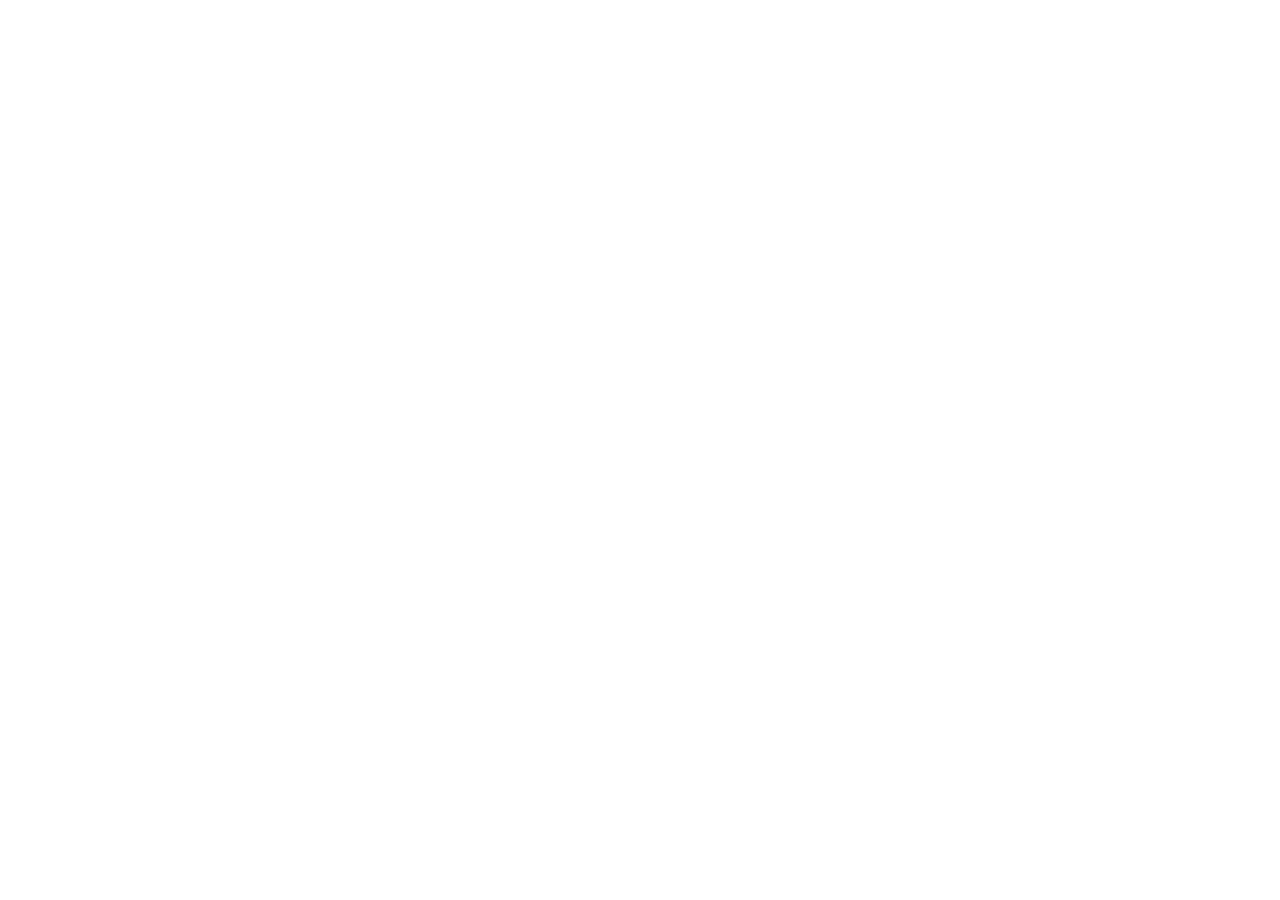
==== commit a69c8712: "旧URL用の転送ページ(index/404/旧OGP画像)を追加 Co-Authored-By: Claude Sonnet 5.5 <noreply@anthropic.com> Claude-Se" ====
--- a/index.html
+++ b/index.html
@@ -1,230 +1,60 @@
 <!DOCTYPE html>
 <html lang="ja">
 <head>
-  <meta charset="UTF-8">
-  <meta name="viewport" content="width=device-width, initial-scale=1.0">
-
-  <!-- ===== ページタイトル・メタディスクリプション ===== -->
-  <title>HIRAQU｜医師・薬剤師・看護師の適職診断</title>
-  <meta name="description" content="HIRAQU(ひらく)は、医師・薬剤師・看護師のための適職診断。19の質問に答えるだけで、あなたの働き方の志向と、国家資格を活かせる向いている仕事がわかります。所要時間は約3分です。">
-
-  <!-- ===== OGP(SNSでシェアされたときの表示) ===== -->
-  <meta property="og:type" content="website">
-  <meta property="og:title" content="HIRAQU｜医師・薬剤師・看護師の適職診断">
-  <meta property="og:description" content="19の質問で、あなたの働き方の志向と、国家資格を活かせる向いている仕事がわかります。所要時間は約3分です。">
-  <!-- ▼ og:image は images/ogp-v2.png(1200×630px)。画像を差し替えるときは、X などのカード画像のキャッシュ対策のため、上書きせず新しいファイル名(例 ogp-v3.png)で追加し、ここのURLを変えてください。古い画像はすでに出回っているカードのために消さずに残します -->
-  <!--   ※ OGPは絶対URLで指定する必要があります。公開URLが変わったらここも変更してください -->
-  <meta property="og:image" content="https://k4520428-cmyk.github.io/shimi/images/ogp-v2.png">
-  <meta property="og:image:width" content="1200">
-  <meta property="og:image:height" content="630">
-  <meta property="og:image:alt" content="HIRAQU 医師・薬剤師・看護師の適職診断。選ぶだけ、約3分。全19問・登録不要">
-  <!-- ▼ og:url は公開しているページのURLです -->
-  <meta property="og:url" content="https://k4520428-cmyk.github.io/shimi/">
-  <!-- ▼ UTMなどのパラメータ付きURLで来ても、検索エンジンには同じページとして扱ってもらう -->
-  <link rel="canonical" href="https://k4520428-cmyk.github.io/shimi/">
-  <meta property="og:site_name" content="HIRAQU">
-  <meta property="og:locale" content="ja_JP">
-  <meta name="twitter:card" content="summary_large_image">
-
-  <!-- ===== Google Fonts(Zen Maru Gothic:やわらかく読みやすい丸ゴシック / Poppins:ロゴ「HIRAQU」用) ===== -->
-  <link rel="preconnect" href="https://fonts.googleapis.com">
-  <link rel="preconnect" href="https://fonts.gstatic.com" crossorigin>
-  <link href="https://fonts.googleapis.com/css2?family=Zen+Maru+Gothic:wght@400;500;700&family=Poppins:wght@600&display=swap" rel="stylesheet">
-
-  <link rel="stylesheet" href="style.css">
+<meta charset="UTF-8">
+<meta name="viewport" content="width=device-width, initial-scale=1.0">
+<title>HIRAQU｜医師・薬剤師・看護師の適職診断</title>
+<meta name="description" content="HIRAQU(ひらく)は、医師・薬剤師・看護師のための適職診断。19の質問に答えるだけで、あなたの働き方の志向と、国家資格を活かせる向いている仕事がわかります。所要時間は約3分です。">
+<link rel="canonical" href="https://hiraqu.jp/">
+<meta property="og:type" content="website">
+<meta property="og:site_name" content="HIRAQU">
+<meta property="og:locale" content="ja_JP">
+<meta property="og:title" content="HIRAQU｜医師・薬剤師・看護師の適職診断">
+<meta property="og:description" content="19の質問で、あなたの働き方の志向と、国家資格を活かせる向いている仕事がわかります。所要時間は約3分です。">
+<meta property="og:image" content="https://k4520428-cmyk.github.io/shimi/images/ogp-v4.png">
+<meta property="og:image:width" content="1200">
+<meta property="og:image:height" content="630">
+<meta property="og:image:alt" content="HIRAQU 医師・薬剤師・看護師の適職診断。全19問・約3分・登録不要">
+<meta name="twitter:card" content="summary_large_image">
+<meta name="twitter:title" content="HIRAQU｜医師・薬剤師・看護師の適職診断">
+<meta name="twitter:description" content="19の質問で、あなたの働き方の志向と、国家資格を活かせる向いている仕事がわかります。所要時間は約3分です。">
+<meta name="twitter:image" content="https://k4520428-cmyk.github.io/shimi/images/ogp-v4.png">
+<meta name="twitter:image:alt" content="HIRAQU 医師・薬剤師・看護師の適職診断。全19問・約3分・登録不要">
+<noscript><meta http-equiv="refresh" content="0; url=https://hiraqu.jp/"></noscript>
+<script>
+// 旧URL(github.io/shimi/...)から新URL(hiraqu.jp)へ転送する。クエリ(UTM)とハッシュはそのまま引き継ぐ。
+(function () {
+  var NEW_ORIGIN = 'https://hiraqu.jp';
+  var GA_ID = 'G-GWSFYFZCS5';
+  var MAX_WAIT_MS = 600; // GA4の送信を待つ上限
+  var path = location.pathname.replace(/^\/shimi(?=\/|$)/, '');
+  if (path === '' || path === '/index.html') path = '/';
+  var target = NEW_ORIGIN + path + location.search + location.hash;
+  var done = false;
+  function go() {
+    if (done) return;
+    done = true;
+    location.replace(target);
+  }
+  setTimeout(go, MAX_WAIT_MS);
+  try {
+    window.dataLayer = window.dataLayer || [];
+    window.gtag = function () { window.dataLayer.push(arguments); };
+    gtag('js', new Date());
+    // page_location に元のURL(UTMつき)を入れる
+    gtag('config', GA_ID, { page_location: location.href, transport_type: 'beacon' });
+    gtag('event', 'legacy_redirect', { event_callback: go, event_timeout: MAX_WAIT_MS });
+    var s = document.createElement('script');
+    s.async = true;
+    s.src = 'https://www.googletagmanager.com/gtag/js?id=' + GA_ID;
+    s.onerror = go;
+    document.head.appendChild(s);
+  } catch (e) { go(); }
+})();
+</script>
 </head>
 <body>
-  <!-- 背景の装飾(やわらかい円) -->
-  <div class="bg-deco" aria-hidden="true">
-    <span class="bg-deco__blob bg-deco__blob--mint"></span>
-    <span class="bg-deco__blob bg-deco__blob--pink"></span>
-  </div>
-
-  <main class="app" id="app">
-
-    <!-- ==================== スタート画面 ==================== -->
-    <section class="screen screen--start is-active" id="screen-start" aria-labelledby="start-title">
-      <div class="card start">
-        <p class="start__badge">資格を活かせる道を、ひらく</p>
-        <h1 class="start__title" id="start-title">
-          <span class="start__title-line start__logo">HIRAQU</span>
-          <span class="start__title-line"><span class="start__title-part">医師・薬剤師・看護師の</span><span class="start__title-part">適職診断</span></span>
-        </h1>
-        <p class="start__catch">
-          <span class="start__catch-part">19の質問から、</span><span class="start__catch-part">あなたの働き方の志向と</span><span class="start__catch-part">国家資格を活かせる、</span><span class="start__catch-part">向いている仕事を</span><span class="start__catch-part">ご提案します。</span>
-        </p>
-        <ul class="start__meta">
-          <li><span class="start__meta-icon" aria-hidden="true">⏱</span>所要時間 約3分</li>
-          <li><span class="start__meta-icon" aria-hidden="true">✎</span>全19問・選ぶだけ</li>
-          <li><span class="start__meta-icon" aria-hidden="true">✓</span>登録不要で結果がわかる</li>
-        </ul>
-        <button type="button" class="btn btn--primary btn--large" id="btn-start">
-          診断をはじめる
-        </button>
-        <p class="pr-notice" data-pr-notice></p>
-      </div>
-
-      <!-- S-17：6タイプのキャラ一覧(見るだけ。リンク・ボタンにしない) -->
-      <section class="cast" aria-labelledby="cast-title">
-        <h2 class="cast__title" id="cast-title">あなたはどのキャラ？</h2>
-        <p class="cast__lead">診断の結果は、6つのタイプのどれかで表示されます。<br class="pc-only">あなたに近いのは、どのキャラでしょうか。</p>
-        <ul class="cast__list">
-          <li class="cast__item cast__item--care">
-            <img class="cast__img" src="images/characters/care.svg" width="160" height="160" alt="" decoding="async">
-            <p class="cast__name">よりそいラッコ</p>
-            <p class="cast__type">伴走ケアラー</p>
-          </li>
-          <li class="cast__item cast__item--research">
-            <img class="cast__img" src="images/characters/research.svg" width="160" height="160" alt="" decoding="async">
-            <p class="cast__name">なぜなぜフクロウ</p>
-            <p class="cast__type"><span>探究</span><span>スペシャリスト</span></p>
-          </li>
-          <li class="cast__item cast__item--system">
-            <img class="cast__img" src="images/characters/system.svg" width="160" height="160" alt="" decoding="async">
-            <p class="cast__name">しくみビーバー</p>
-            <p class="cast__type"><span>仕組み</span><span>デザイナー</span></p>
-          </li>
-          <li class="cast__item cast__item--business">
-            <img class="cast__img" src="images/characters/business.svg" width="160" height="160" alt="" decoding="async">
-            <p class="cast__name">ファーストペンギン</p>
-            <p class="cast__type"><span>メディカル</span><span>ビジネス</span><span>開拓者</span></p>
-          </li>
-          <li class="cast__item cast__item--teach">
-            <img class="cast__img" src="images/characters/teach.svg" width="160" height="160" alt="" decoding="async">
-            <p class="cast__name">つたえるハト</p>
-            <p class="cast__type"><span>ナレッジ</span><span>メッセンジャー</span></p>
-          </li>
-          <li class="cast__item cast__item--balance">
-            <img class="cast__img" src="images/characters/balance.svg" width="160" height="160" alt="" decoding="async">
-            <p class="cast__name">マイペースガメ</p>
-            <p class="cast__type"><span>ライフバランス・</span><span>ナビゲーター</span></p>
-          </li>
-        </ul>
-        <p class="cast__note">※キャラクターはタイプのイメージです。</p>
-      </section>
-    </section>
-
-    <!-- ==================== 質問画面 ==================== -->
-    <section class="screen screen--question" id="screen-question" aria-live="polite">
-      <div class="card question">
-        <!-- プログレスバー -->
-        <div class="progress">
-          <div class="progress__label">
-            <span class="progress__current" id="progress-current">1</span>
-            <span class="progress__total"> / <span id="progress-total">19</span>問</span>
-          </div>
-          <div class="progress__bar" role="progressbar" aria-valuemin="0" aria-valuemax="19" aria-valuenow="1" id="progress-bar">
-            <div class="progress__fill" id="progress-fill"></div>
-          </div>
-        </div>
-
-        <!-- 質問本文と選択肢(script.js で差し替え) -->
-        <div class="question__body" id="question-body">
-          <p class="question__number" id="question-number">Q1</p>
-          <h2 class="question__text" id="question-text"></h2>
-          <div class="options" id="options" role="list"></div>
-        </div>
-
-        <button type="button" class="btn btn--back" id="btn-back">
-          <span aria-hidden="true">←</span> 前の質問に戻る
-        </button>
-      </div>
-    </section>
-
-    <!-- ==================== 結果画面 ==================== -->
-    <section class="screen screen--result" id="screen-result" aria-labelledby="result-type-name">
-      <div class="result">
-
-        <!-- ① タイプ名 -->
-        <div class="card result__hero">
-          <p class="result__lead">あなたの診断結果</p>
-          <p class="result__job" id="result-job"></p>
-          <div class="result__char">
-            <img class="result__char-img" id="result-char-img" src="" width="160" height="160" alt="" decoding="async">
-            <p class="result__char-name" id="result-char-name"></p>
-            <p class="result__char-line" id="result-char-line"></p>
-          </div>
-          <h2 class="result__type-name" id="result-type-name"></h2>
-          <p class="result__catch" id="result-catch"></p>
-          <!-- X(Twitter)でシェア(リンク先は script.js で設定) -->
-          <a class="btn btn--x" data-share-x target="_blank" rel="noopener">
-            <svg class="btn--x__logo" viewBox="0 0 24 24" aria-hidden="true"><path d="M18.244 2.25h3.308l-7.227 8.26 8.502 11.24H16.17l-5.214-6.817L4.99 21.75H1.68l7.73-8.835L1.254 2.25H8.08l4.713 6.231zm-1.161 17.52h1.833L7.084 4.126H5.117z"/></svg>
-            <span>結果をXでシェアする</span>
-          </a>
-        </div>
-
-        <!-- ② 志向のバランス -->
-        <div class="card result__section">
-          <h3 class="result__heading">あなたの志向のバランス</h3>
-          <div class="traits" id="result-traits"></div>
-          <p class="result__text traits__note" id="result-traits-note"></p>
-        </div>
-
-        <!-- ③ このタイプの特徴 -->
-        <div class="card result__section">
-          <h3 class="result__heading">このタイプの特徴</h3>
-          <div class="result__features" id="result-features"></div>
-          <div class="watch">
-            <p class="watch__label">気をつけたいこと</p>
-            <p class="watch__text" id="result-watch"></p>
-          </div>
-        </div>
-
-        <!-- ④ 資格を活かせる仕事(タイプ × 職種) -->
-        <div class="card result__section">
-          <h3 class="result__heading" id="result-jobs-heading"></h3>
-          <p class="result__text" id="result-jobs-lead"></p>
-          <div class="job-list" id="result-jobs"></div>
-          <p class="job-sub__heading" id="result-subjobs-heading"></p>
-          <div class="job-list job-list--sub" id="result-subjobs"></div>
-        </div>
-
-        <!-- ⑤ おすすめサービス(職種ごとに1〜2社) -->
-        <div class="card result__section">
-          <h3 class="result__heading" id="result-services-heading"></h3>
-          <p class="result__text" id="result-services-lead"></p>
-          <div class="service-list" id="result-services"></div>
-          <p class="service-note" id="result-services-note"></p>
-        </div>
-
-        <!-- ⑥ 迷っている人への一言 -->
-        <div class="card result__section result__message-card">
-          <h3 class="result__heading">迷っているあなたへ</h3>
-          <p class="result__message" id="result-message"></p>
-        </div>
-
-        <!-- ⑦ 次に取るべき行動 -->
-        <div class="card result__section">
-          <h3 class="result__heading">次にやること</h3>
-          <ol class="step-list" id="result-steps"></ol>
-        </div>
-
-        <!-- もう一度診断する -->
-        <!-- X(Twitter)でシェア(ページ下部) -->
-        <div class="result__share">
-          <p class="result__share-lead">診断結果をシェアして、まわりの人にも試してもらおう</p>
-          <a class="btn btn--x" data-share-x target="_blank" rel="noopener">
-            <svg class="btn--x__logo" viewBox="0 0 24 24" aria-hidden="true"><path d="M18.244 2.25h3.308l-7.227 8.26 8.502 11.24H16.17l-5.214-6.817L4.99 21.75H1.68l7.73-8.835L1.254 2.25H8.08l4.713 6.231zm-1.161 17.52h1.833L7.084 4.126H5.117z"/></svg>
-            <span>結果をXでシェアする</span>
-          </a>
-        </div>
-
-        <div class="result__retry">
-          <button type="button" class="btn btn--ghost" id="btn-retry">もう一度診断する</button>
-        </div>
-
-        <p class="pr-notice" data-pr-notice></p>
-        <p class="disclaimer" id="disclaimer"></p>
-      </div>
-    </section>
-
-  </main>
-
-  <footer class="footer">
-    <p class="footer__links"><a href="privacy.html">プライバシーポリシー</a></p>
-    <small id="footer-copy"></small>
-  </footer>
-
-  <script src="script.js"></script>
+<p>HIRAQU は新しいアドレスに移動しました。自動で移動しない場合は <a href="https://hiraqu.jp/">https://hiraqu.jp/</a> を開いてください。</p>
+<noscript><p><a href="https://hiraqu.jp/">HIRAQU（hiraqu.jp）へ移動する</a></p></noscript>
 </body>
 </html>
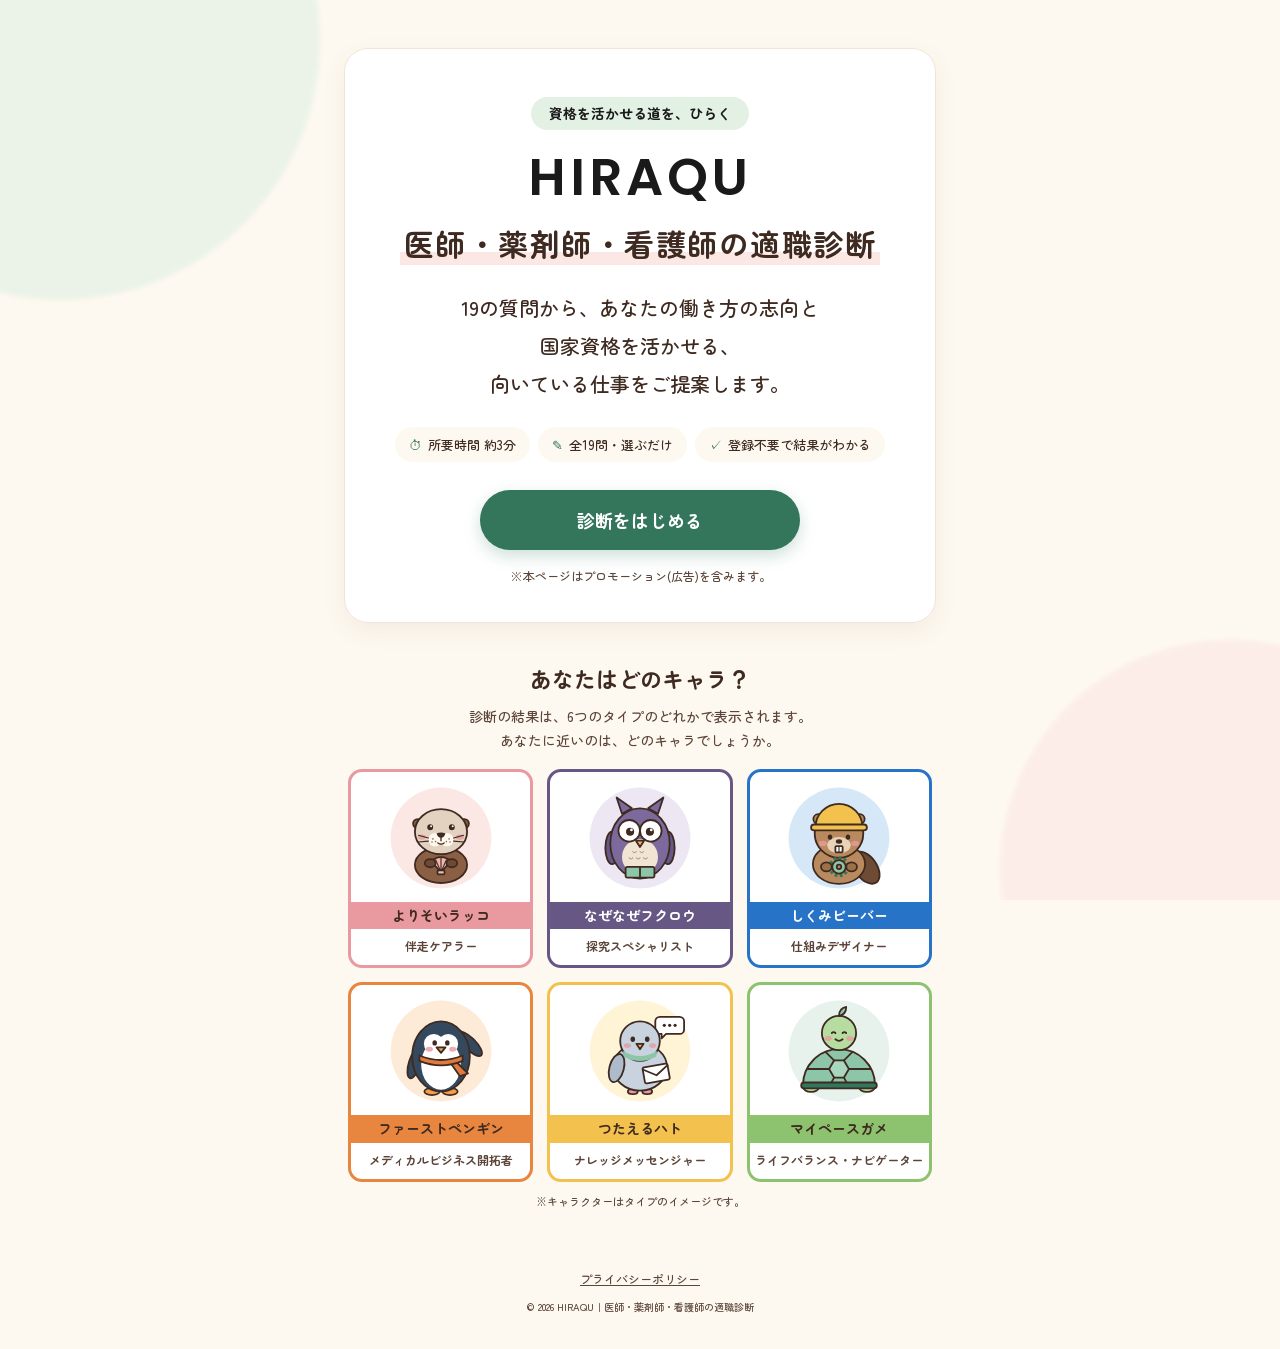
==== commit d0839674: "S-26 手順1: URL直書き4か所を hiraqu.jp に変更(og:image・twitter:image・canonical・CONFIG.share.url) Co-Authored-By" ====
--- a/index.html
+++ b/index.html
@@ -1,60 +1,224 @@
 <!DOCTYPE html>
 <html lang="ja">
 <head>
-<meta charset="UTF-8">
-<meta name="viewport" content="width=device-width, initial-scale=1.0">
-<title>HIRAQU｜医師・薬剤師・看護師の適職診断</title>
-<meta name="description" content="HIRAQU(ひらく)は、医師・薬剤師・看護師のための適職診断。19の質問に答えるだけで、あなたの働き方の志向と、国家資格を活かせる向いている仕事がわかります。所要時間は約3分です。">
-<link rel="canonical" href="https://hiraqu.jp/">
-<meta property="og:type" content="website">
-<meta property="og:site_name" content="HIRAQU">
-<meta property="og:locale" content="ja_JP">
-<meta property="og:title" content="HIRAQU｜医師・薬剤師・看護師の適職診断">
-<meta property="og:description" content="19の質問で、あなたの働き方の志向と、国家資格を活かせる向いている仕事がわかります。所要時間は約3分です。">
-<meta property="og:image" content="https://k4520428-cmyk.github.io/shimi/images/ogp-v4.png">
-<meta property="og:image:width" content="1200">
-<meta property="og:image:height" content="630">
-<meta property="og:image:alt" content="HIRAQU 医師・薬剤師・看護師の適職診断。全19問・約3分・登録不要">
-<meta name="twitter:card" content="summary_large_image">
-<meta name="twitter:title" content="HIRAQU｜医師・薬剤師・看護師の適職診断">
-<meta name="twitter:description" content="19の質問で、あなたの働き方の志向と、国家資格を活かせる向いている仕事がわかります。所要時間は約3分です。">
-<meta name="twitter:image" content="https://k4520428-cmyk.github.io/shimi/images/ogp-v4.png">
-<meta name="twitter:image:alt" content="HIRAQU 医師・薬剤師・看護師の適職診断。全19問・約3分・登録不要">
-<noscript><meta http-equiv="refresh" content="0; url=https://hiraqu.jp/"></noscript>
-<script>
-// 旧URL(github.io/shimi/...)から新URL(hiraqu.jp)へ転送する。クエリ(UTM)とハッシュはそのまま引き継ぐ。
-(function () {
-  var NEW_ORIGIN = 'https://hiraqu.jp';
-  var GA_ID = 'G-GWSFYFZCS5';
-  var MAX_WAIT_MS = 600; // GA4の送信を待つ上限
-  var path = location.pathname.replace(/^\/shimi(?=\/|$)/, '');
-  if (path === '' || path === '/index.html') path = '/';
-  var target = NEW_ORIGIN + path + location.search + location.hash;
-  var done = false;
-  function go() {
-    if (done) return;
-    done = true;
-    location.replace(target);
-  }
-  setTimeout(go, MAX_WAIT_MS);
-  try {
-    window.dataLayer = window.dataLayer || [];
-    window.gtag = function () { window.dataLayer.push(arguments); };
-    gtag('js', new Date());
-    // page_location に元のURL(UTMつき)を入れる
-    gtag('config', GA_ID, { page_location: location.href, transport_type: 'beacon' });
-    gtag('event', 'legacy_redirect', { event_callback: go, event_timeout: MAX_WAIT_MS });
-    var s = document.createElement('script');
-    s.async = true;
-    s.src = 'https://www.googletagmanager.com/gtag/js?id=' + GA_ID;
-    s.onerror = go;
-    document.head.appendChild(s);
-  } catch (e) { go(); }
-})();
-</script>
+  <meta charset="UTF-8">
+  <meta name="viewport" content="width=device-width, initial-scale=1.0">
+
+  <!-- ===== ページタイトル・メタディスクリプション ===== -->
+  <title>HIRAQU｜医師・薬剤師・看護師の適職診断</title>
+  <meta name="description" content="HIRAQU(ひらく)は、医師・薬剤師・看護師のための適職診断。19の質問に答えるだけで、あなたの働き方の志向と、国家資格を活かせる向いている仕事がわかります。所要時間は約3分です。">
+
+  <!-- ===== OGP(SNSでシェアされたときの表示) ===== -->
+  <meta property="og:type" content="website">
+  <meta property="og:title" content="HIRAQU｜医師・薬剤師・看護師の適職診断">
+  <meta property="og:description" content="19の質問で、あなたの働き方の志向と、国家資格を活かせる向いている仕事がわかります。所要時間は約3分です。">
+  <!-- ▼ og:image は images/ogp-v4.png(1200×630px)。画像を差し替えるときは、X などのカード画像のキャッシュ対策のため、上書きせず新しいファイル名(例 ogp-v5.png)で追加し、ここのURLを変えてください。古い画像はすでに出回っているカードのために消さずに残します -->
+  <!--   ※ OGPは絶対URLで指定する必要があります。公開URLが変わったらここも変更してください -->
+  <meta property="og:image" content="https://hiraqu.jp/images/ogp-v4.png">
+  <meta property="og:image:width" content="1200">
+  <meta property="og:image:height" content="630">
+  <meta property="og:image:alt" content="HIRAQU 医師・薬剤師・看護師の適職診断。全19問・約3分・登録不要">
+  <!-- ▼ UTMなどのパラメータ付きURLで来ても、検索エンジンには同じページとして扱ってもらう -->
+  <link rel="canonical" href="https://hiraqu.jp/">
+  <meta property="og:site_name" content="HIRAQU">
+  <meta property="og:locale" content="ja_JP">
+  <meta name="twitter:card" content="summary_large_image">
+  <meta name="twitter:image" content="https://hiraqu.jp/images/ogp-v4.png">
+  <meta name="twitter:image:alt" content="HIRAQU 医師・薬剤師・看護師の適職診断。全19問・約3分・登録不要">
+
+  <!-- ===== Google Fonts(Zen Maru Gothic:やわらかく読みやすい丸ゴシック / Poppins:ロゴ「HIRAQU」用) ===== -->
+  <link rel="preconnect" href="https://fonts.googleapis.com">
+  <link rel="preconnect" href="https://fonts.gstatic.com" crossorigin>
+  <link href="https://fonts.googleapis.com/css2?family=Zen+Maru+Gothic:wght@400;500;700&family=Poppins:wght@600&display=swap" rel="stylesheet">
+
+  <link rel="stylesheet" href="style.css">
 </head>
 <body>
-<p>HIRAQU は新しいアドレスに移動しました。自動で移動しない場合は <a href="https://hiraqu.jp/">https://hiraqu.jp/</a> を開いてください。</p>
-<noscript><p><a href="https://hiraqu.jp/">HIRAQU（hiraqu.jp）へ移動する</a></p></noscript>
+  <!-- 背景の装飾(やわらかい円) -->
+  <div class="bg-deco" aria-hidden="true">
+    <span class="bg-deco__blob bg-deco__blob--mint"></span>
+    <span class="bg-deco__blob bg-deco__blob--pink"></span>
+  </div>
+
+  <main class="app" id="app">
+
+    <!-- ==================== スタート画面 ==================== -->
+    <section class="screen screen--start is-active" id="screen-start" aria-labelledby="start-title">
+      <div class="card start">
+        <p class="start__badge">資格を活かせる道を、ひらく</p>
+        <h1 class="start__title" id="start-title">
+          <span class="start__title-line start__logo">HIRAQU</span>
+          <span class="start__title-line"><span class="start__title-part">医師・薬剤師・看護師の</span><span class="start__title-part">適職診断</span></span>
+        </h1>
+        <p class="start__catch">
+          <span class="start__catch-part">19の質問から、</span><span class="start__catch-part">あなたの働き方の志向と</span><span class="start__catch-part">国家資格を活かせる、</span><span class="start__catch-part">向いている仕事を</span><span class="start__catch-part">ご提案します。</span>
+        </p>
+        <ul class="start__meta">
+          <li><span class="start__meta-icon" aria-hidden="true">⏱</span>所要時間 約3分</li>
+          <li><span class="start__meta-icon" aria-hidden="true">✎</span>全19問・選ぶだけ</li>
+          <li><span class="start__meta-icon" aria-hidden="true">✓</span>登録不要で結果がわかる</li>
+        </ul>
+        <button type="button" class="btn btn--primary btn--large" id="btn-start">
+          診断をはじめる
+        </button>
+        <p class="pr-notice" data-pr-notice></p>
+      </div>
+
+      <!-- S-17：6タイプのキャラ一覧(見るだけ。リンク・ボタンにしない) -->
+      <section class="cast" aria-labelledby="cast-title">
+        <h2 class="cast__title" id="cast-title">あなたはどのキャラ？</h2>
+        <p class="cast__lead"><span class="cast__lead-s">診断の結果は、6つのタイプのどれかで表示されます。</span><span class="cast__lead-s">あなたに近いのは、どのキャラでしょうか。</span></p>
+        <ul class="cast__list">
+          <li class="cast__item cast__item--care">
+            <img class="cast__img" src="images/characters/care.svg" width="160" height="160" alt="" decoding="async">
+            <p class="cast__name">よりそいラッコ</p>
+            <p class="cast__type">伴走ケアラー</p>
+          </li>
+          <li class="cast__item cast__item--research">
+            <img class="cast__img" src="images/characters/research.svg" width="160" height="160" alt="" decoding="async">
+            <p class="cast__name">なぜなぜフクロウ</p>
+            <p class="cast__type"><span>探究</span><span>スペシャリスト</span></p>
+          </li>
+          <li class="cast__item cast__item--system">
+            <img class="cast__img" src="images/characters/system.svg" width="160" height="160" alt="" decoding="async">
+            <p class="cast__name">しくみビーバー</p>
+            <p class="cast__type"><span>仕組み</span><span>デザイナー</span></p>
+          </li>
+          <li class="cast__item cast__item--business">
+            <img class="cast__img" src="images/characters/business.svg" width="160" height="160" alt="" decoding="async">
+            <p class="cast__name">ファーストペンギン</p>
+            <p class="cast__type"><span>メディカル</span><span>ビジネス</span><span>開拓者</span></p>
+          </li>
+          <li class="cast__item cast__item--teach">
+            <img class="cast__img" src="images/characters/teach.svg" width="160" height="160" alt="" decoding="async">
+            <p class="cast__name">つたえるハト</p>
+            <p class="cast__type"><span>ナレッジ</span><span>メッセンジャー</span></p>
+          </li>
+          <li class="cast__item cast__item--balance">
+            <img class="cast__img" src="images/characters/balance.svg" width="160" height="160" alt="" decoding="async">
+            <p class="cast__name">マイペースガメ</p>
+            <p class="cast__type"><span>ライフバランス・</span><span>ナビゲーター</span></p>
+          </li>
+        </ul>
+        <p class="cast__note">※キャラクターはタイプのイメージです。</p>
+      </section>
+    </section>
+
+    <!-- ==================== 質問画面 ==================== -->
+    <section class="screen screen--question" id="screen-question" aria-live="polite">
+      <div class="card question">
+        <!-- プログレスバー -->
+        <div class="progress">
+          <div class="progress__label">
+            <span class="progress__current" id="progress-current">1</span>
+            <span class="progress__total"> / <span id="progress-total">19</span>問</span>
+          </div>
+          <div class="progress__bar" role="progressbar" aria-valuemin="0" aria-valuemax="19" aria-valuenow="1" id="progress-bar">
+            <div class="progress__fill" id="progress-fill"></div>
+          </div>
+        </div>
+
+        <!-- 質問本文と選択肢(script.js で差し替え) -->
+        <div class="question__body" id="question-body">
+          <p class="question__number" id="question-number">Q1</p>
+          <h2 class="question__text" id="question-text"></h2>
+          <div class="options" id="options" role="list"></div>
+        </div>
+
+        <button type="button" class="btn btn--back" id="btn-back">
+          <span aria-hidden="true">←</span> 前の質問に戻る
+        </button>
+      </div>
+    </section>
+
+    <!-- ==================== 結果画面 ==================== -->
+    <section class="screen screen--result" id="screen-result" aria-labelledby="result-type-name">
+      <div class="result">
+
+        <!-- ① タイプ名 -->
+        <div class="card result__hero">
+          <p class="result__lead">あなたの診断結果</p>
+          <p class="result__job" id="result-job"></p>
+          <div class="result__char">
+            <img class="result__char-img" id="result-char-img" src="" width="160" height="160" alt="" decoding="async">
+            <p class="result__char-name" id="result-char-name"></p>
+            <p class="result__char-line" id="result-char-line"></p>
+          </div>
+          <h2 class="result__type-name" id="result-type-name"></h2>
+          <p class="result__catch" id="result-catch"></p>
+          <!-- X(Twitter)でシェア(リンク先は script.js で設定) -->
+          <a class="btn btn--x" data-share-x target="_blank" rel="noopener">
+            <svg class="btn--x__logo" viewBox="0 0 24 24" aria-hidden="true"><path d="M18.244 2.25h3.308l-7.227 8.26 8.502 11.24H16.17l-5.214-6.817L4.99 21.75H1.68l7.73-8.835L1.254 2.25H8.08l4.713 6.231zm-1.161 17.52h1.833L7.084 4.126H5.117z"/></svg>
+            <span>結果をXでシェアする</span>
+          </a>
+        </div>
+
+        <!-- ② 志向のバランス -->
+        <div class="card result__section">
+          <h3 class="result__heading">あなたの志向のバランス</h3>
+          <div class="traits" id="result-traits"></div>
+          <p class="result__text traits__note" id="result-traits-note"></p>
+        </div>
+
+        <!-- ③ このタイプの特徴 -->
+        <div class="card result__section">
+          <h3 class="result__heading">このタイプの特徴</h3>
+          <div class="result__features" id="result-features"></div>
+          <div class="watch">
+            <p class="watch__label">気をつけたいこと</p>
+            <p class="watch__text" id="result-watch"></p>
+          </div>
+        </div>
+
+        <!-- ④ 資格を活かせる仕事(タイプ × 職種) -->
+        <div class="card result__section">
+          <h3 class="result__heading" id="result-jobs-heading"></h3>
+          <p class="result__text" id="result-jobs-lead"></p>
+          <div class="job-list" id="result-jobs"></div>
+          <p class="job-sub__heading" id="result-subjobs-heading"></p>
+          <div class="job-list job-list--sub" id="result-subjobs"></div>
+        </div>
+
+        <!-- ⑤ おすすめサービス(職種ごとに1〜2社) -->
+        <div class="card result__section">
+          <h3 class="result__heading" id="result-services-heading"></h3>
+          <p class="result__text" id="result-services-lead"></p>
+          <div class="service-list" id="result-services"></div>
+          <p class="service-note" id="result-services-note"></p>
+        </div>
+
+        <!-- ⑥ 迷っている人への一言 -->
+        <div class="card result__section result__message-card">
+          <h3 class="result__heading">迷っているあなたへ</h3>
+          <p class="result__message" id="result-message"></p>
+        </div>
+
+        <!-- もう一度診断する -->
+        <!-- X(Twitter)でシェア(ページ下部) -->
+        <div class="result__share">
+          <p class="result__share-lead">診断結果をシェアして、まわりの人にも試してもらおう</p>
+          <a class="btn btn--x" data-share-x target="_blank" rel="noopener">
+            <svg class="btn--x__logo" viewBox="0 0 24 24" aria-hidden="true"><path d="M18.244 2.25h3.308l-7.227 8.26 8.502 11.24H16.17l-5.214-6.817L4.99 21.75H1.68l7.73-8.835L1.254 2.25H8.08l4.713 6.231zm-1.161 17.52h1.833L7.084 4.126H5.117z"/></svg>
+            <span>結果をXでシェアする</span>
+          </a>
+        </div>
+
+        <div class="result__retry">
+          <button type="button" class="btn btn--ghost" id="btn-retry">もう一度診断する</button>
+        </div>
+
+        <p class="pr-notice" data-pr-notice></p>
+        <p class="disclaimer" id="disclaimer"></p>
+      </div>
+    </section>
+
+  </main>
+
+  <footer class="footer">
+    <p class="footer__links"><a href="privacy.html">プライバシーポリシー</a></p>
+    <small id="footer-copy"></small>
+  </footer>
+
+  <script src="script.js"></script>
 </body>
 </html>
--- a/style.css
+++ b/style.css
@@ -0,0 +1,1197 @@
+/* =========================================================
+   医療職のための転職サービス診断 スタイルシート
+   ---------------------------------------------------------
+   ・色やサイズは :root の変数にまとめています。
+     配色を変えたいときは、まず :root を編集してください。
+   ・配色はサムネイル画像(クリーム × ミント × ピンク × ブラウン)をもとにしています。
+   ========================================================= */
+
+/* ---------- 1. 変数(配色・サイズ) ---------- */
+:root {
+  /* 背景・面 */
+  --color-bg: #FEF9F0;          /* クリーム(ページ背景) */
+  --color-surface: #FFFFFF;     /* カードの背景 */
+  --color-border: #F0E5D8;      /* カードの枠線 */
+
+  /* 文字 */
+  --color-text: #3E2A20;        /* ブラウン(本文)。白背景とのコントラスト比 約13.5 */
+  --color-text-sub: #5C4438;    /* ブラウン淡(補足文)。白背景とのコントラスト比 約9.0 */
+  --color-logo: #1A1A1A;        /* ロゴ「HIRAQU」(黒) */
+
+  /* ミント(メインカラー) */
+  --color-mint: #8CC5A8;
+  --color-mint-light: #E3F0E4;
+  --color-mint-pale: #F2F8F3;
+  --color-mint-deep: #33765C;   /* 白文字を載せても読みやすい濃いミント */
+
+  /* ピンク(アクセント・CTA) */
+  --color-pink: #E89AA0;
+  --color-pink-light: #FBE8E5;
+  --color-cta: #B44E5B;         /* CTAボタン(白文字でも読みやすい濃さ) */
+  --color-cta-hover: #9E4350;
+
+  /* 角丸・影 */
+  --radius-lg: 24px;
+  --radius-md: 16px;
+  --radius-pill: 999px;
+  --shadow-card: 0 8px 24px rgba(90, 61, 48, 0.07);
+  --shadow-btn: 0 6px 16px rgba(196, 87, 100, 0.25);
+
+  /* フォント */
+  --font-base: "Zen Maru Gothic", "Hiragino Maru Gothic ProN", "Hiragino Sans", "Noto Sans JP", sans-serif;
+
+  /* アニメーション速度 */
+  --duration-fast: 0.2s;
+  --duration-base: 0.35s;
+}
+
+/* ---------- 2. リセット・基本 ---------- */
+*,
+*::before,
+*::after {
+  box-sizing: border-box;
+}
+
+html {
+  -webkit-text-size-adjust: 100%;
+}
+
+body {
+  margin: 0;
+  min-height: 100vh;
+  font-family: var(--font-base);
+  font-size: 16px;
+  font-weight: 500;             /* 丸ゴシックの細さでぼやけて見えないよう、標準より少し太く */
+  line-height: 1.8;
+  color: var(--color-text);
+  background: var(--color-bg);
+  overflow-x: hidden;
+  -webkit-font-smoothing: antialiased;
+  /* 日本語を文節単位で改行し、単語の途中で折り返さないようにする(対応ブラウザのみ) */
+  word-break: auto-phrase;
+  /* ただし文節が長すぎて画面幅に収まらないときは、途中で折り返す */
+  overflow-wrap: anywhere;
+  text-wrap: pretty;
+}
+
+h1, h2, h3, p, ul, ol {
+  margin: 0;
+}
+
+ul, ol {
+  padding: 0;
+  list-style: none;
+}
+
+button {
+  font-family: inherit;
+  color: inherit;
+}
+
+a {
+  color: inherit;
+}
+
+/* キーボード操作時のフォーカス表示 */
+:focus-visible {
+  outline: 3px solid var(--color-mint-deep);
+  outline-offset: 3px;
+}
+
+/* PCのときだけ改行させる */
+.pc-only {
+  display: none;
+}
+
+/* ---------- 3. 背景装飾 ---------- */
+.bg-deco {
+  position: fixed;
+  inset: 0;
+  z-index: -1;
+  pointer-events: none;
+  overflow: hidden;
+}
+
+.bg-deco__blob {
+  position: absolute;
+  border-radius: 50%;
+  filter: blur(2px);
+  opacity: 0.7;
+}
+
+.bg-deco__blob--mint {
+  width: 320px;
+  height: 320px;
+  top: -140px;
+  left: -120px;
+  background: var(--color-mint-light);
+}
+
+.bg-deco__blob--pink {
+  width: 280px;
+  height: 280px;
+  right: -110px;
+  bottom: -120px;
+  background: var(--color-pink-light);
+}
+
+/* ---------- 4. レイアウト ---------- */
+.app {
+  width: 100%;
+  max-width: 640px;
+  margin: 0 auto;
+  padding: 24px 16px 32px;
+}
+
+.card {
+  background: var(--color-surface);
+  border: 1px solid var(--color-border);
+  border-radius: var(--radius-lg);
+  box-shadow: var(--shadow-card);
+  padding: 28px 20px;
+}
+
+/* ---------- 5. 画面切り替え ---------- */
+.screen {
+  display: none;
+}
+
+.screen.is-active {
+  display: block;
+  animation: screen-in var(--duration-base) ease-out both;
+}
+
+@keyframes screen-in {
+  from { opacity: 0; transform: translateY(12px); }
+  to   { opacity: 1; transform: translateY(0); }
+}
+
+/* ---------- 6. ボタン共通 ---------- */
+.btn {
+  display: inline-flex;
+  align-items: center;
+  justify-content: center;
+  gap: 8px;
+  min-height: 48px;
+  padding: 12px 28px;
+  border: none;
+  border-radius: var(--radius-pill);
+  font-size: 16px;
+  font-weight: 700;
+  text-decoration: none;
+  cursor: pointer;
+  transition: background-color var(--duration-fast), transform var(--duration-fast), box-shadow var(--duration-fast);
+  -webkit-tap-highlight-color: transparent;
+}
+
+.btn:active {
+  transform: translateY(1px);
+}
+
+.btn--primary {
+  background: var(--color-mint-deep);
+  color: #fff;
+  box-shadow: 0 6px 16px rgba(59, 132, 103, 0.25);
+}
+
+.btn--primary:hover {
+  background: #2A6650;
+}
+
+.btn--large {
+  width: 100%;
+  min-height: 60px;
+  font-size: 18px;
+}
+
+.btn--ghost {
+  background: var(--color-surface);
+  color: var(--color-mint-deep);
+  border: 2px solid var(--color-mint);
+}
+
+.btn--ghost:hover {
+  background: var(--color-mint-pale);
+}
+
+.btn--back {
+  margin-top: 20px;
+  padding: 10px 12px;
+  min-height: 44px;
+  background: transparent;
+  color: var(--color-text-sub);
+  font-weight: 500;
+  font-size: 14px;
+}
+
+.btn--back:hover {
+  color: var(--color-text);
+}
+
+/* ---------- 7. スタート画面 ---------- */
+.start {
+  text-align: center;
+  padding: 36px 20px 28px;
+}
+
+.start__badge {
+  display: inline-block;
+  padding: 4px 18px;
+  margin-bottom: 16px;
+  background: var(--color-mint-light);
+  border-radius: var(--radius-pill);
+  font-size: 14px;
+  font-weight: 700;
+  color: var(--color-logo);
+}
+
+.start__title {
+  font-size: 30px;
+  line-height: 1.4;
+  font-weight: 700;
+  letter-spacing: 0.04em;
+}
+
+.start__title-line {
+  display: block;
+}
+
+/* 2行目にピンクの下線(サムネイルの手書き線をイメージ) */
+.start__title-line:last-child {
+  display: inline;
+  background: linear-gradient(transparent 70%, var(--color-pink-light) 70%);
+  padding: 0 4px;
+}
+
+/* ロゴ(HIRAQU) */
+.start__logo {
+  margin-bottom: 4px;
+  font-family: "Poppins", var(--font-base);
+  font-size: 52px;
+  font-weight: 600;
+  line-height: 1.2;
+  letter-spacing: 0.08em;
+  color: var(--color-logo);
+}
+
+/* サブタイトル(医師・薬剤師・看護師の適職診断) */
+.start__logo + .start__title-line {
+  margin-top: 6px;
+  font-size: clamp(19px, 6.4vw, 30px);
+  line-height: 1.6;
+  letter-spacing: 0.05em;
+  text-wrap: balance;
+  -webkit-box-decoration-break: clone;
+  box-decoration-break: clone;
+}
+
+/* 「医師・薬剤師・看護師の」「適職診断」を塊にして、折り返しを文節の切れ目に限定 */
+.start__title-part {
+  display: inline-block;
+}
+
+.start__catch {
+  margin-top: 22px;
+  font-size: 18px;
+  font-weight: 500;
+  line-height: 1.9;
+  color: var(--color-text);
+  text-wrap: balance;
+}
+
+/* 文節ごとに塊にして、折り返しが文節の切れ目になるようにする */
+.start__catch-part {
+  display: inline-block;
+}
+
+.start__meta {
+  display: flex;
+  flex-wrap: wrap;
+  justify-content: center;
+  gap: 8px;
+  margin: 24px 0 28px;
+}
+
+.start__meta li {
+  display: inline-flex;
+  align-items: center;
+  gap: 6px;
+  padding: 6px 14px;
+  background: var(--color-bg);
+  border-radius: var(--radius-pill);
+  font-size: 13px;
+  font-weight: 500;
+}
+
+.start__meta-icon {
+  color: var(--color-mint-deep);
+}
+
+/* ---------- 8. 質問画面 ---------- */
+.progress {
+  margin-bottom: 24px;
+}
+
+.progress__label {
+  margin-bottom: 8px;
+  font-size: 14px;
+  color: var(--color-text-sub);
+}
+
+.progress__current {
+  font-size: 22px;
+  font-weight: 700;
+  color: var(--color-mint-deep);
+}
+
+.progress__bar {
+  height: 8px;
+  background: var(--color-mint-light);
+  border-radius: var(--radius-pill);
+  overflow: hidden;
+}
+
+.progress__fill {
+  height: 100%;
+  width: 0;
+  background: var(--color-mint);
+  border-radius: var(--radius-pill);
+  transition: width var(--duration-base) ease-out;
+}
+
+.question__number {
+  font-size: 14px;
+  font-weight: 700;
+  color: var(--color-cta);
+  letter-spacing: 0.08em;
+}
+
+.question__text {
+  margin: 4px 0 20px;
+  font-size: 20px;
+  line-height: 1.6;
+  font-weight: 700;
+}
+
+/* 質問の切り替えアニメーション */
+.question__body.is-leaving {
+  animation: question-out var(--duration-fast) ease-in forwards;
+}
+.question__body.is-entering {
+  animation: question-in var(--duration-base) ease-out both;
+}
+.question__body.is-entering-back {
+  animation: question-in-back var(--duration-base) ease-out both;
+}
+
+@keyframes question-out {
+  to { opacity: 0; transform: translateX(-16px); }
+}
+@keyframes question-in {
+  from { opacity: 0; transform: translateX(16px); }
+  to   { opacity: 1; transform: translateX(0); }
+}
+@keyframes question-in-back {
+  from { opacity: 0; transform: translateX(-16px); }
+  to   { opacity: 1; transform: translateX(0); }
+}
+
+/* 選択肢 */
+.options {
+  display: grid;
+  gap: 12px;
+}
+
+.option {
+  position: relative;
+  display: flex;
+  align-items: center;
+  width: 100%;
+  min-height: 56px;           /* タッチエリア 44px 以上を確保 */
+  padding: 14px 48px 14px 18px;
+  background: var(--color-surface);
+  border: 2px solid var(--color-border);
+  border-radius: var(--radius-md);
+  font-size: 16px;
+  font-weight: 500;
+  line-height: 1.6;
+  text-align: left;
+  cursor: pointer;
+  transition: border-color var(--duration-fast), background-color var(--duration-fast), transform var(--duration-fast);
+  -webkit-tap-highlight-color: transparent;
+}
+
+/* 右端の丸(選択されるとチェックになる) */
+.option::after {
+  content: "";
+  position: absolute;
+  right: 16px;
+  top: 50%;
+  width: 20px;
+  height: 20px;
+  margin-top: -10px;
+  border: 2px solid var(--color-border);
+  border-radius: 50%;
+  transition: background-color var(--duration-fast), border-color var(--duration-fast);
+}
+
+@media (hover: hover) {
+  .option:hover {
+    border-color: var(--color-mint);
+    background: var(--color-mint-pale);
+  }
+}
+
+/* 選択中(クリック直後・戻ったときの復元) */
+.option.is-selected {
+  border-color: var(--color-mint-deep);
+  background: var(--color-mint-light);
+  transform: scale(0.99);
+}
+
+.option.is-selected::after {
+  border-color: var(--color-mint-deep);
+  background: var(--color-mint-deep) url("data:image/svg+xml,%3Csvg xmlns='http://www.w3.org/2000/svg' viewBox='0 0 20 20'%3E%3Cpath d='M5 10.5l3.2 3L15 7' fill='none' stroke='%23fff' stroke-width='2.4' stroke-linecap='round' stroke-linejoin='round'/%3E%3C/svg%3E") center / 16px no-repeat;
+}
+
+/* ---------- 9. 結果画面 ---------- */
+.result {
+  display: grid;
+  grid-template-columns: minmax(0, 1fr);  /* 中身が長くても画面幅をはみ出さない */
+  gap: 16px;
+}
+
+.result__hero {
+  text-align: center;
+  padding: 32px 20px;
+  background: linear-gradient(180deg, var(--color-mint-pale) 0%, var(--color-surface) 100%);
+}
+
+.result__lead {
+  font-size: 14px;
+  font-weight: 700;
+  color: var(--color-text-sub);
+}
+
+.result__job {
+  display: inline-block;
+  margin-top: 8px;
+  padding: 2px 14px;
+  background: var(--color-pink-light);
+  border-radius: var(--radius-pill);
+  font-size: 13px;
+  font-weight: 700;
+}
+
+.result__type-name {
+  margin-top: 12px;
+  font-size: clamp(19px, 6vw, 28px);
+  /* 折り返すときは「〇〇」と「タイプ」の間(script.js で <wbr> を入れている)や「・」で区切る。
+     それでも収まらないときだけ途中で折り返す */
+  word-break: keep-all;
+  overflow-wrap: anywhere;
+  line-height: 1.4;
+  font-weight: 700;
+  color: var(--color-mint-deep);
+}
+
+.result__catch {
+  margin-top: 8px;
+  font-size: 16px;
+  font-weight: 500;
+}
+
+.result__heading {
+  position: relative;
+  margin-bottom: 14px;
+  padding-left: 14px;
+  font-size: 18px;
+  font-weight: 700;
+  line-height: 1.5;
+}
+
+.result__heading::before {
+  content: "";
+  position: absolute;
+  left: 0;
+  top: 0.2em;
+  bottom: 0.2em;
+  width: 5px;
+  border-radius: 3px;
+  background: var(--color-mint);
+}
+
+.result__features p + p {
+  margin-top: 6px;
+}
+
+.result__text {
+  font-size: 15px;
+}
+
+/* 向いている人(チェックリスト) */
+.check-list li,
+.merit-list li {
+  position: relative;
+  padding-left: 30px;
+  font-size: 15px;
+}
+
+.check-list li + li,
+.merit-list li + li {
+  margin-top: 10px;
+}
+
+.check-list li::before {
+  content: "";
+  position: absolute;
+  left: 0;
+  top: 0.35em;
+  width: 20px;
+  height: 20px;
+  border-radius: 50%;
+  background: var(--color-mint-light) url("data:image/svg+xml,%3Csvg xmlns='http://www.w3.org/2000/svg' viewBox='0 0 20 20'%3E%3Cpath d='M5 10.5l3.2 3L15 7' fill='none' stroke='%2333765C' stroke-width='2.4' stroke-linecap='round' stroke-linejoin='round'/%3E%3C/svg%3E") center / 16px no-repeat;
+}
+
+/* メリット(ピンクの丸) */
+.merit-list li::before {
+  content: "";
+  position: absolute;
+  left: 6px;
+  top: 0.65em;
+  width: 10px;
+  height: 10px;
+  border-radius: 50%;
+  background: var(--color-pink);
+}
+
+/* 迷っている人への一言 */
+.result__message-card {
+  background: var(--color-pink-light);
+  border-color: transparent;
+}
+
+.result__message-card .result__heading::before {
+  background: var(--color-pink);
+}
+
+.result__message {
+  font-size: 15px;
+}
+
+/* 次にやること(ステップ) */
+.step-list {
+  counter-reset: step;
+}
+
+.step-list li {
+  position: relative;
+  padding-left: 44px;
+  min-height: 32px;
+  font-size: 15px;
+  counter-increment: step;
+}
+
+.step-list li + li {
+  margin-top: 14px;
+}
+
+.step-list li::before {
+  content: counter(step);
+  position: absolute;
+  left: 0;
+  top: 0;
+  width: 32px;
+  height: 32px;
+  border-radius: 50%;
+  background: var(--color-mint-deep);
+  color: #fff;
+  font-size: 15px;
+  font-weight: 700;
+  line-height: 32px;
+  text-align: center;
+}
+
+/* ---------- 10. CTA ---------- */
+.cta {
+  padding: 24px 20px;
+  background: var(--color-surface);
+  border: 2px solid var(--color-pink-light);
+  border-radius: var(--radius-lg);
+  text-align: center;
+}
+
+.cta__lead {
+  font-size: 14px;
+  color: var(--color-text-sub);
+}
+
+.cta__service {
+  margin: 4px 0 16px;
+  font-size: 20px;
+  font-weight: 700;
+}
+
+.btn--cta {
+  width: 100%;
+  min-height: 60px;
+  padding: 14px 24px;
+  background: var(--color-cta);
+  color: #fff;
+  font-size: 17px;
+  box-shadow: var(--shadow-btn);
+}
+
+.btn--cta:hover {
+  background: var(--color-cta-hover);
+  box-shadow: 0 8px 20px rgba(196, 87, 100, 0.3);
+}
+
+/* 文字はボタン中央に揃え、矢印は右端に固定(折り返し時も左右バランスを保つ) */
+.btn--cta {
+  position: relative;
+  padding-left: 44px;
+  padding-right: 44px;
+  text-align: center;
+  line-height: 1.5;
+  word-break: keep-all;
+}
+
+.btn--cta .btn__label-part {
+  display: inline-block;
+}
+
+/* 改行位置を指定したサービス(ctaLines)は、行ごとに1行で表示する */
+.btn--cta .btn__label-line {
+  display: block;
+}
+
+/* 幅の狭いスマホでは余白と文字を少し詰めて、「サービス名に」を1行に収める */
+@media (max-width: 340px) {
+  .btn--cta {
+    padding-left: 28px;
+    padding-right: 34px;
+    font-size: 15px;
+  }
+
+  .btn--cta .btn__arrow {
+    right: 14px;
+  }
+}
+
+.btn--cta .btn__arrow {
+  position: absolute;
+  right: 22px;
+  top: 50%;
+  margin-top: -0.75em;
+  line-height: 1.5;
+  transition: transform var(--duration-fast);
+}
+
+.btn--cta:hover .btn__arrow {
+  transform: translateX(3px);
+}
+
+.cta__note {
+  margin-top: 10px;
+  font-size: 13px;
+  color: var(--color-text-sub);
+}
+
+/* サービス紹介カード(結果画面) */
+.service-list {
+  display: grid;
+  gap: 16px;
+  margin-top: 16px;
+}
+
+.service-card {
+  padding: 22px 18px;
+  background: var(--color-surface);
+  border: 2px solid var(--color-pink-light);
+  border-radius: var(--radius-lg);
+}
+
+.service-card__name {
+  margin: 0;
+  font-size: 21px;
+  font-weight: 700;
+  color: #1F5A44;
+  background: #F2F8F3;
+  padding: 8px 12px;
+  border-radius: 12px;
+  line-height: 1.4;
+  font-feature-settings: "palt";
+  letter-spacing: -0.01em;
+  word-break: keep-all;
+}
+
+.service-card__name-line {
+  display: block;
+}
+
+@media (max-width: 380px) {
+  .service-card__name {
+    font-size: 19px;
+    padding: 8px 10px;
+  }
+}
+
+.service-card__operator {
+  margin-top: 8px;
+  font-size: 12px;
+  color: var(--color-text-sub);
+}
+
+.service-card__summary {
+  margin-top: 12px;
+  font-size: 15px;
+}
+
+.service-card__points {
+  margin: 14px 0 18px;
+}
+
+.service-card .cta__note {
+  text-align: center;
+}
+
+.service-note {
+  margin-top: 14px;
+  font-size: 12px;
+  color: var(--color-text-sub);
+}
+
+/* 5段階で答える質問(選択肢の高さを少しだけ詰める) */
+.options--likert {
+  gap: 10px;
+}
+
+.options--likert .option {
+  min-height: 50px;
+  padding-top: 10px;
+  padding-bottom: 10px;
+}
+
+/* 志向のバランス(横棒グラフ) */
+.traits {
+  display: grid;
+  gap: 12px;
+  margin-top: 14px;
+}
+
+.trait {
+  display: grid;
+  grid-template-columns: 8.5em 1fr 3em;
+  align-items: center;
+  gap: 10px;
+  font-size: 14px;
+}
+
+.trait__label {
+  color: var(--color-text-sub);
+  white-space: nowrap;
+}
+
+.trait__bar {
+  height: 12px;
+  background: var(--color-mint-pale);
+  border-radius: var(--radius-pill);
+  overflow: hidden;
+}
+
+.trait__fill {
+  display: block;
+  height: 100%;
+  background: var(--color-mint);
+  border-radius: var(--radius-pill);
+}
+
+.trait__value {
+  text-align: right;
+  font-variant-numeric: tabular-nums;
+  color: var(--color-text-sub);
+}
+
+.trait.is-top .trait__label,
+.trait.is-top .trait__value {
+  color: var(--color-mint-deep);
+  font-weight: 700;
+}
+
+.trait.is-top .trait__fill {
+  background: var(--color-mint-deep);
+}
+
+.traits__note {
+  margin-top: 14px;
+}
+
+/* 気をつけたいこと */
+.watch {
+  margin-top: 18px;
+  padding: 14px 16px;
+  background: var(--color-pink-light);
+  border-radius: var(--radius-md);
+}
+
+.watch__label {
+  font-size: 14px;
+  font-weight: 700;
+  color: var(--color-cta);
+}
+
+.watch__text {
+  margin-top: 4px;
+  font-size: 15px;
+}
+
+/* 資格を活かせる仕事 */
+.job-list {
+  display: grid;
+  gap: 12px;
+  margin-top: 16px;
+}
+
+.job-card {
+  padding: 16px 18px;
+  background: var(--color-mint-pale);
+  border-left: 4px solid var(--color-mint);
+  border-radius: var(--radius-md);
+}
+
+.job-card__title {
+  font-size: 17px;
+  font-weight: 700;
+  color: var(--color-mint-deep);
+}
+
+.job-card__desc {
+  margin-top: 4px;
+  font-size: 14px;
+  line-height: 1.8;
+}
+
+.job-sub__heading {
+  margin-top: 24px;
+  font-size: 15px;
+  font-weight: 700;
+}
+
+.job-list--sub .job-card {
+  background: var(--color-surface);
+  border: 2px solid var(--color-border);
+  border-left: 4px solid var(--color-pink);
+}
+
+.job-list--sub .job-card__title {
+  color: var(--color-text);
+}
+
+/* X(Twitter)シェアボタン */
+.btn--x {
+  display: inline-flex;
+  align-items: center;
+  justify-content: center;
+  gap: 10px;
+  margin-top: 18px;
+  background: #000;
+  color: #fff;
+}
+
+.btn--x:hover {
+  background: #333;
+}
+
+.btn--x__logo {
+  width: 18px;
+  height: 18px;
+  fill: currentColor;
+  flex-shrink: 0;
+}
+
+.result__share {
+  text-align: center;
+}
+
+.result__share-lead {
+  font-size: 14px;
+  color: var(--color-text-sub);
+}
+
+.result__share .btn--x {
+  margin-top: 10px;
+  min-width: 240px;
+}
+
+/* ---------- 11. その他 ---------- */
+.result__retry {
+  text-align: center;
+  margin-top: 8px;
+}
+
+.result__retry .btn {
+  min-width: 240px;
+}
+
+.pr-notice,
+.disclaimer {
+  font-size: 12px;
+  line-height: 1.7;
+  color: var(--color-text-sub);
+}
+
+.start .pr-notice {
+  margin-top: 16px;
+}
+
+.footer {
+  padding: 8px 16px 32px;
+  text-align: center;
+  font-size: 12px;
+  color: var(--color-text-sub);
+}
+
+.footer__links {
+  margin: 0 0 6px;
+}
+
+.footer__links a {
+  color: var(--color-text-sub);
+}
+
+/* プライバシーポリシーのページ */
+.policy h1 {
+  font-size: 22px;
+  margin: 0 0 16px;
+}
+
+.policy h2 {
+  font-size: 16px;
+  margin: 24px 0 8px;
+}
+
+.policy p,
+.policy li {
+  font-size: 14px;
+  line-height: 1.9;
+}
+
+.policy__back {
+  margin-top: 24px;
+  font-size: 14px;
+}
+
+/* ---------- 11-2. S-17 トップのキャラ一覧(見るだけ) ---------- */
+/* ・リンク/ボタンにしない：カーソル・hover・影の変化なし。帯は角を落とさない四角い「名札」にして、丸いCTAボタンと形を変える
+   ・帯・枠の色はキャラ別(data/site/2026-11-10_characters.md「帯・枠の色」)。タイプ名は #5C4438 */
+.cast {
+  margin-top: 28px;
+  padding: 0 4px;
+  text-align: center;
+}
+
+.cast__title {
+  margin: 0;
+  font-size: 20px;
+  font-weight: 700;
+  color: var(--color-text);
+}
+
+.cast__lead {
+  margin: 6px 0 16px;
+  font-size: 13px;
+  line-height: 1.7;
+  color: var(--color-text-sub);
+}
+
+.cast__lead-s { display: block; }
+
+@media (max-width: 380px) {
+  .cast__lead { font-size: 12px; }
+}
+
+.cast__list {
+  display: grid;
+  grid-template-columns: repeat(3, minmax(0, 1fr));
+  gap: 10px;
+  margin: 0;
+  padding: 0;
+  list-style: none;
+}
+
+.cast__item {
+  --band: #ccc;
+  --band-text: #3E2A20;
+  display: flex;
+  flex-direction: column;
+  background: var(--color-surface);
+  border: 3px solid var(--band);
+  border-radius: 14px;
+  overflow: hidden;
+  cursor: default;
+}
+
+.cast__item--care     { --band: #E89AA0; --band-text: #3E2A20; }
+.cast__item--research { --band: #665785; --band-text: #FFFFFF; }
+.cast__item--system   { --band: #2673C8; --band-text: #FFFFFF; }
+.cast__item--business { --band: #E8853F; --band-text: #3E2A20; }
+.cast__item--teach    { --band: #F2C14E; --band-text: #3E2A20; }
+.cast__item--balance  { --band: #8DC26F; --band-text: #3E2A20; } /* 案C */
+
+.cast__img {
+  display: block;
+  width: 100%;
+  max-width: 120px;
+  height: auto;
+  aspect-ratio: 1 / 1;
+  margin: 6px auto 4px;
+  padding: 0 6px;
+  box-sizing: border-box;
+}
+
+.cast__name {
+  margin: 0;
+  padding: 3px 2px;
+  background: var(--band);
+  color: var(--band-text);
+  font-size: 11px;
+  font-weight: 700;
+  line-height: 1.4;
+  letter-spacing: -0.02em;
+  white-space: nowrap;
+}
+
+.cast__type {
+  display: flex;
+  align-items: center;
+  justify-content: center;
+  flex: 1;
+  min-height: 3em;
+  margin: 0;
+  padding: 4px 4px 6px;
+  font-size: 10.5px;
+  font-weight: 700;
+  line-height: 1.35;
+  color: #5C4438;
+}
+
+/* 文節ごとに塊にして、単語の途中で折り返さない */
+.cast__type span {
+  display: inline-block;
+}
+
+.cast__type {
+  flex-wrap: wrap;
+  align-content: center;
+}
+
+.cast__note {
+  margin: 10px 0 0;
+  font-size: 11px;
+  color: var(--color-text-sub);
+}
+
+@media (max-width: 340px) {
+  .cast__name { font-size: 10px; letter-spacing: -0.04em; }
+}
+
+@media (min-width: 600px) {
+  .cast { margin-top: 36px; }
+  .cast__title { font-size: 22px; }
+  .cast__lead { font-size: 14px; }
+  .cast__list { gap: 14px; }
+  .cast__name { font-size: 14px; padding: 4px; letter-spacing: 0; }
+  .cast__type { font-size: 12px; }
+}
+
+/* ---------- 12. レスポンシブ(タブレット・PC) ---------- */
+@media (min-width: 600px) {
+  .app {
+    padding: 48px 24px 48px;
+  }
+
+  .card {
+    padding: 36px 40px;
+  }
+
+  .start {
+    padding: 48px 48px 36px;
+  }
+
+  .start__title {
+    font-size: 38px;
+  }
+
+  .start__catch {
+    font-size: 20px;
+  }
+
+  .pc-only {
+    display: inline;
+  }
+
+  .btn--large {
+    width: auto;
+    min-width: 320px;
+  }
+
+  .question__text {
+    font-size: 22px;
+  }
+
+  .result__hero {
+    padding: 44px 40px;
+  }
+
+  .result__type-name {
+    font-size: 34px;
+  }
+
+  .cta {
+    padding: 32px 40px;
+  }
+
+  .btn--cta {
+    width: auto;
+    min-width: 360px;
+  }
+
+  .bg-deco__blob--mint {
+    width: 520px;
+    height: 520px;
+    top: -220px;
+    left: -200px;
+  }
+
+  .bg-deco__blob--pink {
+    width: 460px;
+    height: 460px;
+    right: -180px;
+    bottom: -200px;
+  }
+}
+
+/* ---------- 13. 動きを減らす設定のユーザー向け ---------- */
+@media (prefers-reduced-motion: reduce) {
+  *,
+  *::before,
+  *::after {
+    animation-duration: 0.01ms !important;
+    transition-duration: 0.01ms !important;
+  }
+}
+
+/* ---------- S-12 結果画面のキャラ ---------- */
+.result__char { margin: 8px 0 4px; text-align: center; }
+.result__char-img { display: block; width: 160px; height: 160px; margin: 0 auto; }
+.result__char-name { margin: 6px 0 0; font-size: 15px; font-weight: 700; color: var(--color-text); }
+.result__char-line { margin: 2px 0 0; font-size: 13px; color: var(--color-text-sub); }
+
+/* PR表記(サービス欄) */
+.service-pr {
+  margin: 6px 0 12px;
+  font-size: 12px;
+  color: var(--color-text-sub);
+}
+
